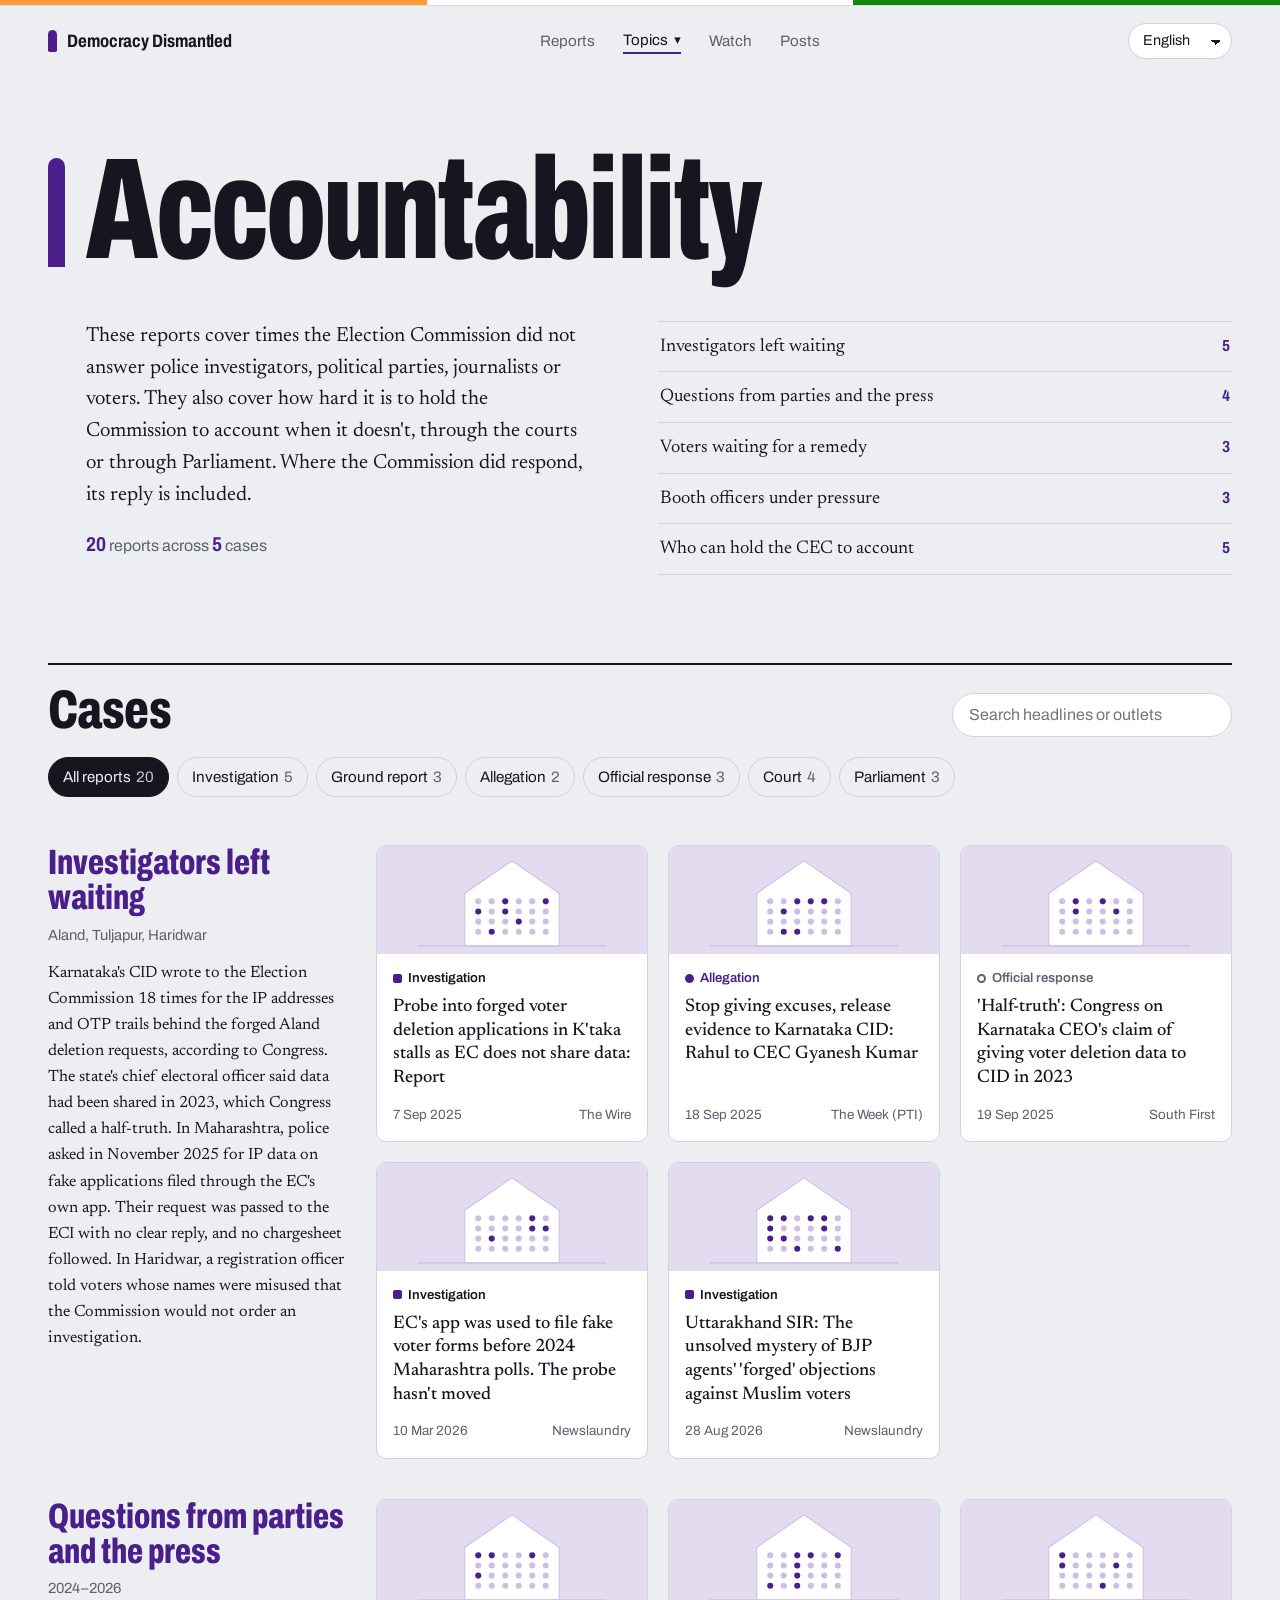
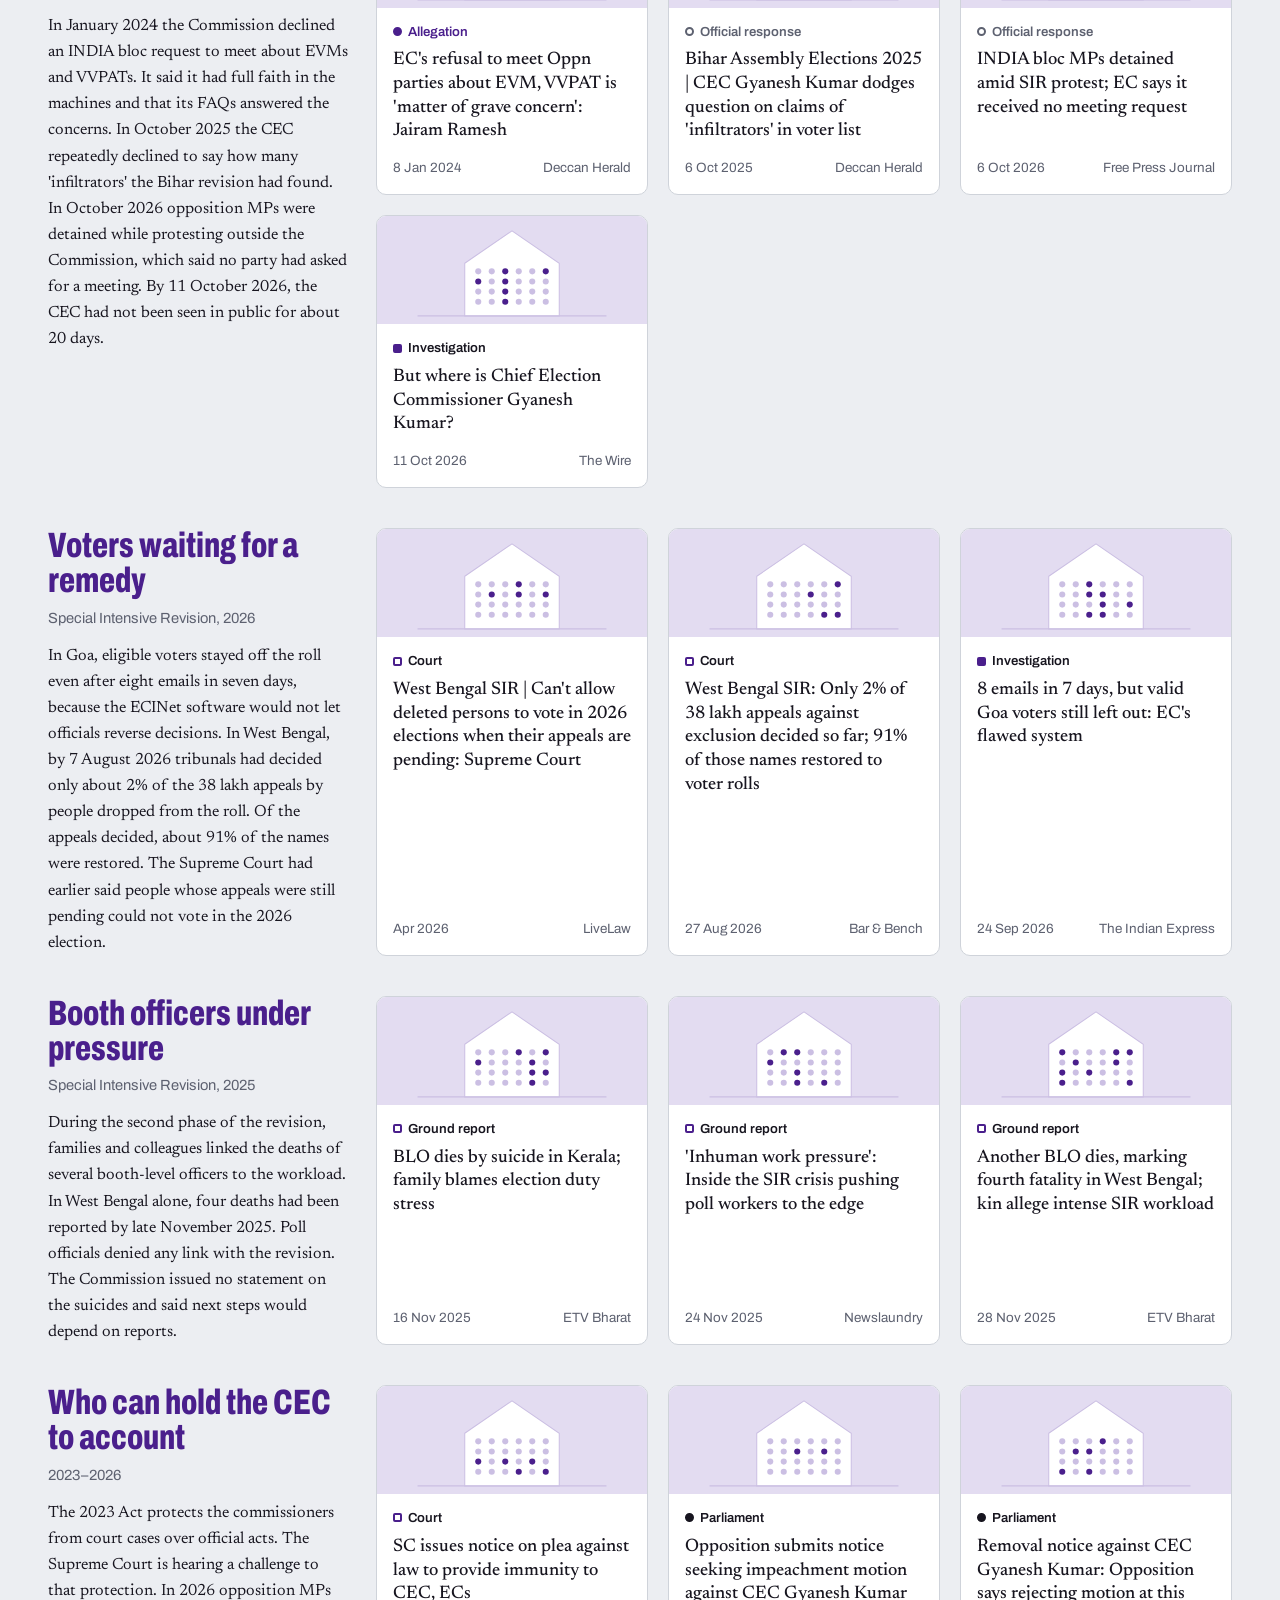
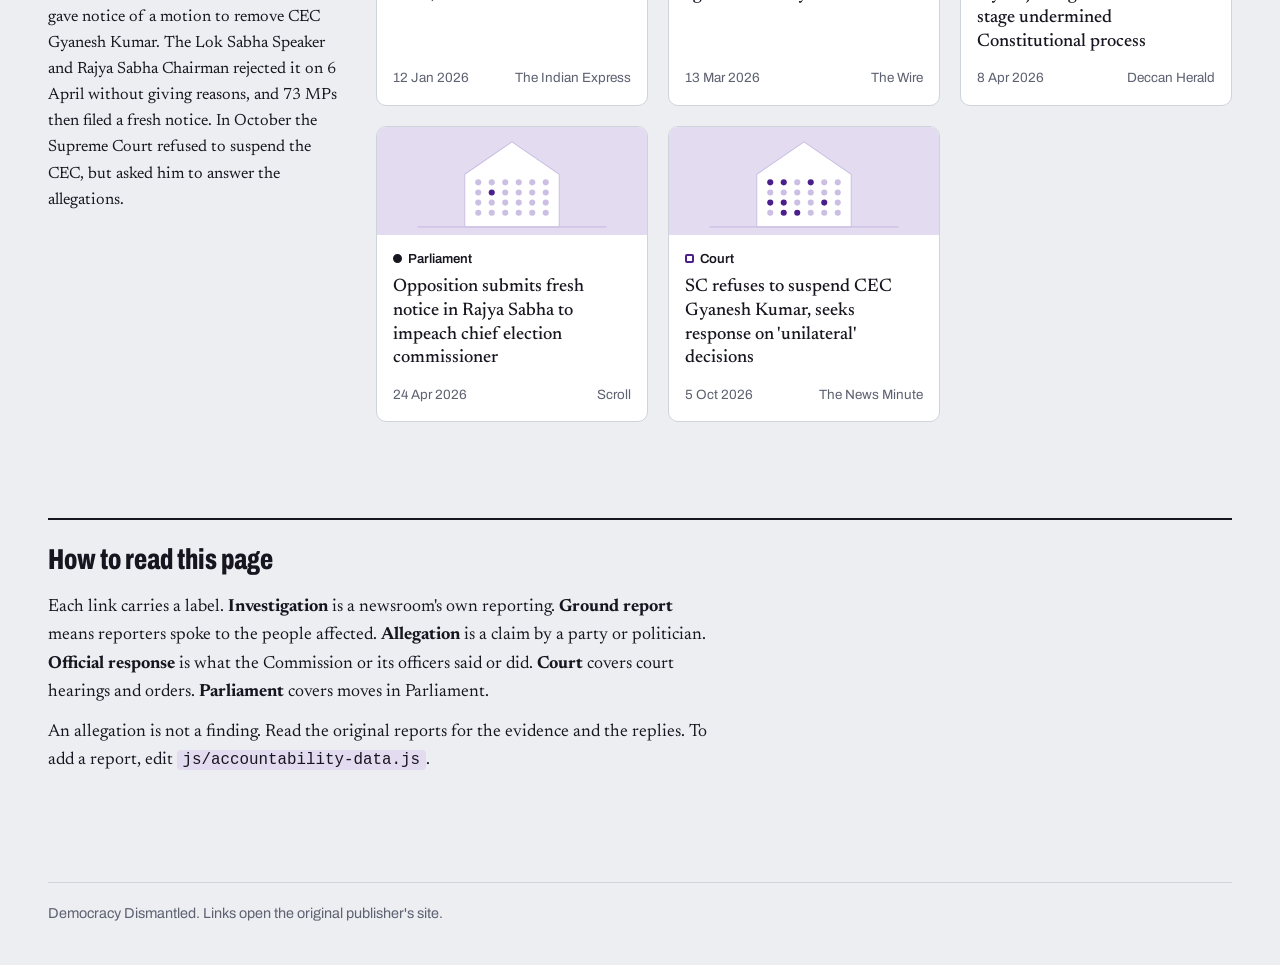
==== accountability.html @ 53c48320 "Add Democracy Dismantled static site Home page with topic cards, nine topic pages, Indian Express ar" ====
<!doctype html>
<html lang="en">
<head>
  <meta charset="utf-8">
  <meta name="viewport" content="width=device-width, initial-scale=1">
  <title>Accountability | Democracy Dismantled</title>
  <meta name="description" content="News reports on the Election Commission of India not answering investigators, parties, journalists and voters, and on the limits of holding it to account.">
  <link rel="preconnect" href="https://fonts.googleapis.com">
  <link rel="preconnect" href="https://fonts.gstatic.com" crossorigin>
  <link href="https://fonts.googleapis.com/css2?family=Archivo:wdth,wght@62..125,400..800&family=Newsreader:opsz,wght@6..72,400;6..72,500&display=swap" rel="stylesheet">
  <link rel="stylesheet" href="css/styles.css">
</head>
<body data-content-lang="en">
  <a class="skip" href="#cases">Skip to cases</a>

  <header class="masthead">
    <a class="wordmark" href="index.html" aria-label="Democracy Dismantled, home">
      <span class="ink" aria-hidden="true"></span>Democracy Dismantled
    </a>
    <nav aria-label="Sections">
      <a href="reports.html#reports" data-i18n="nav.reports">Reports</a>
      <details class="topics">
        <summary data-i18n="nav.topics">Topics</summary>
        <ul></ul>
      </details>
      <a href="reports.html#watch" data-i18n="nav.watch">Watch</a>
      <a href="reports.html#posts" data-i18n="nav.posts">Posts</a>
    </nav>
  </header>

  <main id="top">
    <section class="hero hero-sub" aria-labelledby="hero-title">
      <h1 id="hero-title">Accountability</h1>
      <div class="hero-text">
        <p class="hero-dek">These reports cover times the Election Commission did not answer police investigators, political parties, journalists or voters. They also cover how hard it is to hold the Commission to account when it doesn't, through the courts or through Parliament. Where the Commission did respond, its reply is included.</p>
        <p class="hero-count"><strong id="count-links">0</strong> reports across <strong id="count-cases">0</strong> cases</p>
      </div>
      <nav class="case-index" aria-label="Cases">
        <ol id="case-index"></ol>
      </nav>
    </section>

    <section class="reports" id="cases" aria-label="Cases">
      <div class="section-head">
        <h2>Cases</h2>
        <div class="tools">
          <label class="search">
            <span class="visually-hidden">Search headlines and outlets</span>
            <input id="q" type="search" placeholder="Search headlines or outlets" autocomplete="off">
          </label>
        </div>
      </div>
      <div class="filters" id="filters" role="group" aria-label="Filter by type of report"></div>
      <div id="feed" aria-live="polite"></div>
      <p class="empty" id="empty" hidden>No reports match. Clear the search box or pick another type.</p>
    </section>

    <section class="about" aria-labelledby="about-title">
      <h2 id="about-title">How to read this page</h2>
      <p>Each link carries a label. <b>Investigation</b> is a newsroom's own reporting. <b>Ground report</b> means reporters spoke to the people affected. <b>Allegation</b> is a claim by a party or politician. <b>Official response</b> is what the Commission or its officers said or did. <b>Court</b> covers court hearings and orders. <b>Parliament</b> covers moves in Parliament.</p>
      <p>An allegation is not a finding. Read the original reports for the evidence and the replies. To add a report, edit <code>js/accountability-data.js</code>.</p>
    </section>
  </main>

  <footer class="footer">
    <p>Democracy Dismantled. Links open the original publisher's site.</p>
  </footer>

  <script src="js/accountability-data.js"></script>
  <script src="js/cases.js"></script>
  <script src="js/topics-data.js"></script>
  <script src="js/i18n-strings.js"></script>
  <script src="js/i18n.js"></script>
  <script src="js/menu.js"></script>
</body>
</html>
---- css/styles.css ----
/* Democracy Dismantled
   Palette: cool ballot-paper grey, ink black, and the violet of indelible voting ink. */
:root {
  --paper: #eceef2;
  --surface: #ffffff;
  --ink: #17151f;
  --muted: #5d6170;
  --rule: #cfd3da;
  --violet: #4a1f8c;
  --violet-soft: #e3dcf1;
  --violet-faint: #cbbfe3;
  --focus: #4a1f8c;

  --script: "Noto Sans";
  --sans: "Archivo", var(--script), system-ui, -apple-system, "Segoe UI", sans-serif;
  --serif: "Newsreader", var(--script), Georgia, "Times New Roman", serif;

  --gutter: clamp(16px, 4vw, 48px);
  --max: 1280px;
  color-scheme: light;
}
@media (prefers-color-scheme: dark) {
  :root:not([data-theme="light"]) {
    --paper: #14121a;
    --surface: #1d1a25;
    --ink: #ebe9f1;
    --muted: #a19eac;
    --rule: #34303f;
    --violet: #b89ef2;
    --violet-soft: #2a2240;
    --violet-faint: #4a3d6e;
    --focus: #c9b5ff;
    color-scheme: dark;
  }
}
:root[data-theme="dark"] {
  --paper: #14121a; --surface: #1d1a25; --ink: #ebe9f1; --muted: #a19eac; --rule: #34303f;
  --violet: #b89ef2; --violet-soft: #2a2240; --violet-faint: #4a3d6e; --focus: #c9b5ff;
  color-scheme: dark;
}

*, *::before, *::after { box-sizing: border-box; }
html { scroll-behavior: smooth; -webkit-text-size-adjust: 100%; }
@media (prefers-reduced-motion: reduce) { html { scroll-behavior: auto; } *, *::before, *::after { animation: none !important; transition: none !important; } }

body {
  margin: 0;
  background: var(--paper);
  color: var(--ink);
  font-family: var(--sans);
  font-size: 1rem;
  line-height: 1.5;
  overflow-x: hidden;
}
a { color: inherit; }
code { font-size: .9em; background: var(--violet-soft); padding: .05em .35em; border-radius: 4px; }
:focus-visible { outline: 3px solid var(--focus); outline-offset: 3px; border-radius: 4px; }

.visually-hidden { position: absolute; width: 1px; height: 1px; overflow: hidden; clip: rect(0 0 0 0); white-space: nowrap; }
.skip { position: absolute; inset-inline-start: 8px; top: 8px; background: var(--surface); color: var(--ink); padding: 8px 12px; z-index: 40; transform: translateY(-300%); }
.skip:focus { transform: none; }

/* ---------- masthead ---------- */
.masthead {
  max-width: var(--max); margin: 0 auto; padding: 18px var(--gutter);
  display: flex; align-items: center; justify-content: space-between; gap: 16px; flex-wrap: wrap;
}
.wordmark {
  display: inline-flex; align-items: center; gap: 10px;
  font-weight: 700; font-stretch: 80%; font-size: 1.125rem; text-decoration: none; letter-spacing: -.005em;
}
.ink { width: 9px; height: 22px; border-radius: 5px 5px 2px 2px; background: var(--violet); }
.masthead nav { display: flex; gap: clamp(12px, 3vw, 28px); }
.masthead nav a { text-decoration: none; color: var(--muted); font-size: .95rem; }
.masthead nav a:hover { color: var(--ink); text-decoration: underline; text-underline-offset: 4px; }

/* ---------- hero ---------- */
.hero {
  max-width: var(--max); margin: 0 auto;
  padding: clamp(24px, 6vw, 72px) var(--gutter) clamp(40px, 7vw, 88px);
  display: grid; grid-template-columns: minmax(0, 1fr) minmax(0, 1.05fr); column-gap: clamp(28px, 5vw, 72px); row-gap: clamp(28px, 4vw, 48px); align-items: start;
}
.hero h1 {
  grid-column: 1 / -1;
  margin: 0;
  font-weight: 800; font-stretch: 62%;
  font-size: clamp(2.75rem, 11.4vw, 10.5rem);
  line-height: .86; letter-spacing: -.02em; overflow-wrap: break-word;
  position: relative; padding-left: clamp(22px, 3vw, 40px);
}
/* the indelible ink mark: a single violet stroke down the headline */
.hero h1::before {
  content: ""; position: absolute; left: 0; top: .06em; bottom: .04em;
  width: clamp(10px, 1.3vw, 18px); border-radius: 999px 999px 4px 4px;
  background: var(--violet);
  transform-origin: top; animation: ink 900ms cubic-bezier(.2,.7,.1,1) both 150ms;
}
@keyframes ink { from { transform: scaleY(0); } to { transform: scaleY(1); } }
.hero-dek {
  font-family: var(--serif); font-size: clamp(1.125rem, 1.6vw, 1.3rem); line-height: 1.55;
  max-width: 34em; margin: 0; padding-left: clamp(22px, 3vw, 40px); color: var(--ink);
}
.hero-count { margin: 18px 0 0; padding-left: clamp(22px, 3vw, 40px); color: var(--muted); }
.hero-count strong { color: var(--violet); font-size: 1.25rem; font-stretch: 80%; }

.lead a { display: block; text-decoration: none; background: var(--surface); border-radius: 14px; overflow: hidden; border: 1px solid var(--rule); }
.lead a:hover h2 { text-decoration: underline; text-decoration-thickness: 2px; text-underline-offset: 5px; }
.lead-art { aspect-ratio: 5 / 2; background: var(--violet-soft); }
.lead-art svg, .lead-art img { width: 100%; height: 100%; display: block; object-fit: cover; }
.lead-label { margin: 20px 24px 0; color: var(--muted); font-size: .9rem; }
.lead h2 {
  margin: 8px 24px 0; font-family: var(--serif); font-weight: 500;
  font-size: clamp(1.4rem, 2.3vw, 1.9rem); line-height: 1.18; letter-spacing: -.01em;
}
.lead-sum { margin: 14px 24px 0; font-family: var(--serif); color: var(--muted); line-height: 1.6; }
.lead-cta { display: inline-block; margin: 18px 24px 24px; font-weight: 600; color: var(--violet); border-bottom: 2px solid currentColor; padding-bottom: 2px; }

/* ---------- section scaffolding ---------- */
.reports, .media, .about { max-width: var(--max); margin: 0 auto; padding: 0 var(--gutter) clamp(56px, 8vw, 96px); }
.section-head {
  display: flex; align-items: end; justify-content: space-between; gap: 16px 24px; flex-wrap: wrap;
  border-top: 2px solid var(--ink); padding-top: 18px; margin-bottom: 20px;
}
.section-head h2 { margin: 0; font-weight: 800; font-stretch: 70%; font-size: clamp(2.2rem, 4.5vw, 3.4rem); line-height: 1; letter-spacing: -.01em; }
.section-note { margin: 0; color: var(--muted); max-width: 46ch; }

.tools { display: flex; gap: 10px; flex-wrap: wrap; }
.tools input, .tools select {
  font: inherit; color: var(--ink); background: var(--surface);
  border: 1px solid var(--rule); border-radius: 999px; padding: 9px 16px; min-height: 42px;
}
.tools input { width: min(280px, 70vw); }
.tools input:focus-visible, .tools select:focus-visible { outline-offset: 1px; }

.filters { display: flex; flex-wrap: wrap; gap: 8px; margin-bottom: 8px; }
.filters button {
  font: inherit; font-size: .95rem; cursor: pointer; color: var(--ink);
  background: transparent; border: 1px solid var(--rule); border-radius: 999px; padding: 7px 14px; min-height: 40px;
}
.filters button:hover { border-color: var(--ink); }
.filters button[aria-pressed="true"] { background: var(--ink); color: var(--paper); border-color: var(--ink); }
.filters .n { color: var(--muted); margin-left: 2px; font-variant-numeric: tabular-nums; }
.filters button[aria-pressed="true"] .n { color: var(--violet-faint); }

/* ---------- year groups ---------- */
.year { display: grid; grid-template-columns: 140px minmax(0, 1fr); gap: 24px; padding-top: 32px; }
.year-mark {
  margin: 0; position: sticky; top: 16px; align-self: start;
  font-weight: 800; font-stretch: 62%; font-size: 3.4rem; line-height: .9; color: var(--violet); font-variant-numeric: tabular-nums;
}
.year-n { display: block; font-family: var(--sans); font-stretch: 100%; font-weight: 400; font-size: .85rem; color: var(--muted); margin-top: 6px; }

.grid { list-style: none; margin: 0; padding: 0; display: grid; grid-template-columns: repeat(auto-fill, minmax(260px, 1fr)); gap: 20px; }
.card a {
  display: flex; flex-direction: column; height: 100%; text-decoration: none;
  background: var(--surface); border-radius: 10px; overflow: hidden; border: 1px solid var(--rule);
}
.card a:hover { border-color: var(--ink); }
.card a:hover h3 { text-decoration: underline; text-underline-offset: 4px; }
.card-art { aspect-ratio: 5 / 2; background: var(--violet-soft); }
.card-art svg, .card-art img { width: 100%; height: 100%; display: block; object-fit: cover; }
.card-body { display: flex; flex-direction: column; flex: 1; padding: 14px 16px 16px; }
.card-meta { margin: 0 0 8px; display: flex; gap: 8px; flex-wrap: wrap; font-size: .82rem; }
.tag { color: var(--violet); font-weight: 600; }
.kind { color: var(--muted); border: 1px solid var(--rule); border-radius: 4px; padding: 0 6px; }
.card h3 { margin: 0; font-family: var(--serif); font-weight: 500; font-size: 1.14rem; line-height: 1.3; }
.card-foot { margin: auto 0 0; padding-top: 14px; display: flex; justify-content: space-between; gap: 8px; color: var(--muted); font-size: .84rem; }

/* illustration strokes */
.a-line { fill: var(--violet-faint); }
.a-faint { fill: var(--violet-faint); opacity: .55; }
.a-ink { fill: var(--violet); }
.a-strike { stroke: var(--violet); stroke-width: 3; stroke-linecap: round; }
.a-rule { stroke: var(--violet-faint); stroke-width: 2; }
.a-card { fill: var(--surface); stroke: var(--violet-faint); stroke-width: 1.5; }
.a-card-ink { fill: var(--violet); }
.a-paper { fill: var(--violet-soft); }
.a-paper-o { fill: none; stroke: var(--violet-faint); stroke-width: 2; }
.a-ring { fill: none; stroke: var(--violet); stroke-width: 4; }
.a-ring-thin { fill: none; stroke: var(--violet-faint); stroke-width: 1.5; }
.a-tick { stroke: var(--violet); stroke-width: 2; }

.empty { color: var(--muted); padding: 24px 0; }

/* ---------- media ---------- */
.video-grid { display: grid; grid-template-columns: repeat(auto-fill, minmax(min(100%, 460px), 1fr)); gap: 20px; }
.video { margin: 0; }
.frame { position: relative; aspect-ratio: 16 / 9; background: var(--ink); border-radius: 10px; overflow: hidden; }
.frame iframe { position: absolute; inset: 0; width: 100%; height: 100%; border: 0; }
.video figcaption { margin-top: 10px; font-family: var(--serif); font-size: 1.05rem; }

.post-grid { display: grid; grid-template-columns: repeat(auto-fill, minmax(min(100%, 380px), 1fr)); gap: 20px; align-items: start; }
.post { background: var(--surface); border: 1px solid var(--rule); border-radius: 10px; padding: 8px; min-height: 120px; }
.post > a, .post blockquote > a { display: block; padding: 16px; color: var(--violet); }

/* ---------- about / footer ---------- */
.about h2 { border-top: 2px solid var(--ink); padding-top: 18px; margin: 0 0 12px; font-weight: 800; font-stretch: 70%; font-size: 1.8rem; }
.about p { font-family: var(--serif); font-size: 1.1rem; line-height: 1.6; max-width: 38em; margin: 0 0 12px; }
.footer { max-width: var(--max); margin: 0 auto; padding: 0 var(--gutter) 40px; color: var(--muted); font-size: .9rem; }
.footer p { margin: 0; border-top: 1px solid var(--rule); padding-top: 20px; }

/* ---------- responsive ---------- */
@media (max-width: 900px) {
  .hero { grid-template-columns: 1fr; align-items: start; }
  .year { grid-template-columns: 1fr; gap: 12px; }
  .year-mark { position: static; display: flex; align-items: baseline; gap: 12px; font-size: 2.6rem; }
  .year-n { margin-top: 0; }
}
@media (max-width: 520px) {
  .masthead nav a[href="#about"] { display: none; }
  .tools, .tools label, .tools input, .tools select { width: 100%; }
  .grid { grid-template-columns: 1fr; }
}

/* ---------- bogus voters page ---------- */
.masthead nav a[aria-current="page"] { color: var(--ink); text-decoration: underline; text-decoration-thickness: 2px; text-underline-offset: 6px; text-decoration-color: var(--violet); }
.hero-sub h1 { font-size: clamp(2.75rem, 12vw, 9rem); }
.hero-sub .hero-text { align-self: start; }

.case-index ol { list-style: none; margin: 0; padding: 0; border-top: 1px solid var(--rule); }
.case-index li { border-bottom: 1px solid var(--rule); }
.case-index a { display: flex; justify-content: space-between; align-items: baseline; gap: 12px; padding: 11px 2px; text-decoration: none; }
.case-index a:hover .ci-place { text-decoration: underline; text-underline-offset: 4px; }
.ci-place { font-family: var(--serif); font-size: 1.15rem; }
.ci-n { color: var(--violet); font-weight: 700; font-stretch: 80%; font-variant-numeric: tabular-nums; }

.case { display: grid; grid-template-columns: minmax(0, 300px) minmax(0, 1fr); gap: 28px; padding-top: 40px; scroll-margin-top: 16px; }
.case-head { position: sticky; top: 16px; align-self: start; }
.case-place { margin: 0; font-weight: 800; font-stretch: 70%; font-size: 2.2rem; line-height: 1; color: var(--violet); }
.case-election { margin: 8px 0 0; color: var(--muted); font-size: .92rem; }
.case-sum { margin: 14px 0 0; font-family: var(--serif); font-size: 1.02rem; line-height: 1.6; }

.type { display: inline-flex; align-items: center; gap: 6px; font-weight: 600; color: var(--ink); }
.type::before { content: ""; width: 9px; height: 9px; border-radius: 50%; border: 2px solid var(--violet); }
.type-allegation { color: var(--violet); }
.type-allegation::before { background: var(--violet); }
.type-investigation::before { background: var(--violet); border-radius: 2px; }
.type-ground::before { border-radius: 2px; }
.type-official { color: var(--muted); }
.type-official::before { border-color: var(--muted); }
.type-factcheck { color: var(--muted); }
.type-factcheck::before { border-color: var(--muted); background: var(--muted); border-radius: 2px; transform: rotate(45deg); width: 7px; height: 7px; }

@media (max-width: 900px) {
  .case { grid-template-columns: 1fr; gap: 16px; }
  .case-head { position: static; }
}
.type-police::before { background: var(--ink); border-color: var(--ink); border-radius: 2px; }
/* six menu items: let the menu wrap neatly on small screens */
@media (max-width: 600px) { .masthead nav { flex-wrap: wrap; row-gap: 6px; column-gap: 14px; } }
.type-opinion { color: var(--muted); font-style: italic; }
.type-opinion::before { border-color: var(--muted); }
.type-court::before { border-radius: 2px; }
.card-foot time { white-space: nowrap; } .card-foot .src { text-align: right; }
.type-rti::before { background: var(--violet); border-radius: 50%; }
.type-ruling { color: var(--violet); }
.type-ruling::before { background: var(--violet); }
.type-opposition::before { border-color: var(--ink); }
.type-editorial { color: var(--muted); font-style: italic; }
.type-editorial::before { border-color: var(--muted); }
.type-parliament::before { background: var(--ink); border-color: var(--ink); }

/* ---------- Topics dropdown ---------- */
.masthead nav { align-items: center; }
.topics { position: relative; }
.topics summary {
  list-style: none; cursor: pointer; color: var(--muted); font-size: .95rem;
  display: inline-flex; align-items: center; gap: 6px;
}
.topics summary::-webkit-details-marker { display: none; }
.topics summary::after { content: "\25BE"; display: inline-block; font-size: .85em; line-height: 1; transition: transform .15s; }
.topics[open] summary::after { transform: rotate(180deg); }
.topics summary:hover, .topics[open] summary { color: var(--ink); }
.topics summary.is-current { color: var(--ink); text-decoration: underline; text-decoration-thickness: 2px; text-underline-offset: 6px; text-decoration-color: var(--violet); }
.topics ul {
  position: absolute; right: 0; top: calc(100% + 10px); z-index: 30;
  list-style: none; margin: 0; padding: 6px; min-width: 220px;
  background: var(--surface); border: 1px solid var(--rule); border-radius: 10px;
  box-shadow: 0 12px 28px -12px rgba(23, 21, 31, .35);
}
.topics li a { display: block; padding: 9px 12px; border-radius: 6px; text-decoration: none; color: var(--ink); font-size: .95rem; }
.topics li a:hover { background: var(--violet-soft); }
.topics li a[aria-current="page"] { color: var(--violet); font-weight: 600; }
@media (max-width: 600px) { .topics ul { right: auto; left: 0; } }
.type-report::before { border-color: var(--ink); }
.topics summary.is-current { text-decoration: none; padding-bottom: 3px; box-shadow: inset 0 -2px 0 var(--violet); }
.type-delay::before { border-color: var(--violet); }
.type-refused { color: var(--violet); }
.type-refused::before { background: var(--violet); }
.type-verdict::before { background: var(--ink); border-color: var(--ink); border-radius: 2px; }
.type-acted { color: var(--muted); }
.type-acted::before { border-color: var(--muted); background: var(--muted); }
.type-analysis { color: var(--muted); font-style: italic; }
.type-analysis::before { border-color: var(--muted); }


/* ================= Languages ================= */
:root[data-ui-lang="hi"], :root[data-ui-lang="mr"] { --script: "Noto Sans Devanagari"; }
:root[data-ui-lang="bn"] { --script: "Noto Sans Bengali"; }
:root[data-ui-lang="ta"] { --script: "Noto Sans Tamil"; }
:root[data-ui-lang="te"] { --script: "Noto Sans Telugu"; }
:root[data-ui-lang="gu"] { --script: "Noto Sans Gujarati"; }
:root[data-ui-lang="kn"] { --script: "Noto Sans Kannada"; }
:root[data-ui-lang="ml"] { --script: "Noto Sans Malayalam"; }
:root[data-ui-lang="pa"] { --script: "Noto Sans Gurmukhi"; }
:root[data-ui-lang="or"] { --script: "Noto Sans Oriya"; }
:root[data-ui-lang="ur"] { --script: "Noto Nastaliq Urdu"; }
/* Indic scripts need more room above and below the line than Latin. */
:root:not([data-ui-lang="en"]) .topic-title, :root:not([data-ui-lang="en"]) .home-tagline { line-height: 1.45; }
:root[data-ui-lang="ur"] .topic-text, :root[data-ui-lang="ur"] .home-tagline { line-height: 2; }

.masthead { flex-wrap: wrap; }
.lang-picker select {
  font: inherit; font-size: .9rem; color: var(--ink); background: var(--surface);
  border: 1px solid var(--rule); border-radius: 999px; padding: 6px 30px 6px 14px; min-height: 36px; cursor: pointer;
  appearance: none; -webkit-appearance: none;
  background-image: linear-gradient(45deg, transparent 50%, currentColor 50%), linear-gradient(135deg, currentColor 50%, transparent 50%);
  background-position: calc(100% - 15px) 55%, calc(100% - 10px) 55%; background-size: 5px 5px; background-repeat: no-repeat;
}
[dir="rtl"] .lang-picker select { padding: 6px 14px 6px 30px; background-position: 15px 55%, 20px 55%; }

.lang-notice {
  width: min(calc(100% - 2 * var(--gutter)), calc(var(--max) - 2 * var(--gutter)));
  margin: 0 auto 8px; padding: 10px 14px; border-radius: 10px; background: var(--violet-soft);
  display: flex; flex-wrap: wrap; gap: 4px 12px; align-items: baseline; font-size: .95rem;
}
.lang-notice[hidden] { display: none; }
.lang-notice span:first-child { font-weight: 600; }
.lang-notice a { color: var(--violet); font-weight: 600; }
.lang-notice .muted { color: var(--muted); }

/* A thin tricolour strip at the very top of every page */
body::before {
  content: ""; display: block; height: 5px;
  background: linear-gradient(90deg, #FF9933 0 33.33%, #FFFFFF 33.33% 66.66%, #138808 66.66% 100%);
  box-shadow: 0 1px 0 rgba(0,0,0,.08);
}

/* ================= Home page ================= */
.home {
  --ink: #0b1446; --muted: #3c3a52; --surface: #ffffff; --rule: rgba(11,20,70,.25);
  --violet: #0b1446; --violet-soft: #e7e9f4; --focus: #0b1446;
  color-scheme: light; background: #ffffff; color: var(--ink);
}
.home::before { display: none; }
.band { width: 100%; }
.band-saffron { background: #FF9933; }
.band-white { background: #ffffff; }
.band-green { background: #138808; color: #ffffff; }
.home .masthead nav a, .home .topics summary { color: #0b1446; opacity: .85; }
.home .masthead nav a:hover, .home .topics summary:hover { opacity: 1; }
.home .ink { background: #0b1446; }
.home .topics summary.is-current { box-shadow: none; }

.home-hero { max-width: var(--max); margin: 0 auto; padding: clamp(28px, 6vw, 72px) var(--gutter) clamp(40px, 7vw, 88px); }
.home-hero h1 {
  margin: 0; color: #0b1446; font-weight: 800; font-stretch: 62%;
  font-size: clamp(3rem, 12vw, 9.5rem); line-height: .86; letter-spacing: -.02em;
}
.home-tagline {
  max-width: 34em; margin: 22px 0 0; color: #0b1446;
  font-family: var(--serif); font-size: clamp(1.15rem, 1.9vw, 1.45rem); line-height: 1.5;
}

.home-inner { max-width: var(--max); margin: 0 auto; padding: clamp(36px, 6vw, 64px) var(--gutter); }
.home-h2 { margin: 0 0 22px; font-weight: 800; font-stretch: 70%; font-size: clamp(2rem, 4vw, 3rem); line-height: 1; color: #0b1446; }

.topic-grid { list-style: none; margin: 0; padding: 0; display: grid; grid-template-columns: repeat(auto-fill, minmax(min(100%, 280px), 1fr)); gap: 20px; }
.topic-card a {
  position: relative; display: flex; flex-direction: column; height: 100%;
  border-radius: 16px; overflow: hidden; text-decoration: none; color: #fff;
  background: var(--tint);
  box-shadow: 0 0 0 1px rgba(11,20,70,.12), 0 14px 30px -18px rgba(11,20,70,.55);
}
.topic-img {
  position: relative; display: block; aspect-ratio: 6 / 5;
  background-size: cover; background-position: center top; transition: transform .4s ease;
}
.topic-img::after {
  content: ""; position: absolute; left: 0; right: 0; bottom: -1px; height: 38%;
  background: linear-gradient(to bottom, rgba(0,0,0,0), var(--tint));
}
.topic-body { position: relative; z-index: 1; flex: 1; display: flex; flex-direction: column; gap: 8px; padding: 4px 22px 22px; }
.topic-title { font-weight: 800; font-stretch: 75%; font-size: 1.7rem; line-height: 1.08; }
.topic-text { font-family: var(--serif); font-size: 1.02rem; line-height: 1.5; color: rgba(255,255,255,.88); }
.topic-go {
  align-self: flex-start; margin-top: auto; padding-top: 10px; font-weight: 600; font-size: .95rem;
  border-bottom: 2px solid #FF9933; padding-bottom: 2px;
}
[dir="rtl"] .topic-go { align-self: flex-end; }
.topic-card a:hover .topic-img, .topic-card a:focus-visible .topic-img { transform: scale(1.03); }
.topic-card a:hover .topic-go { border-bottom-color: #fff; }
.topic-card a:focus-visible { outline: 3px solid #0b1446; outline-offset: 3px; }
@media (prefers-reduced-motion: reduce) { .topic-img { transition: none; } }

.home-footer p { margin: 0; max-width: 46em; font-size: 1rem; line-height: 1.6; }
.home .lang-picker select { background-color: #fff; border-color: rgba(11,20,70,.35); color: #0b1446; }
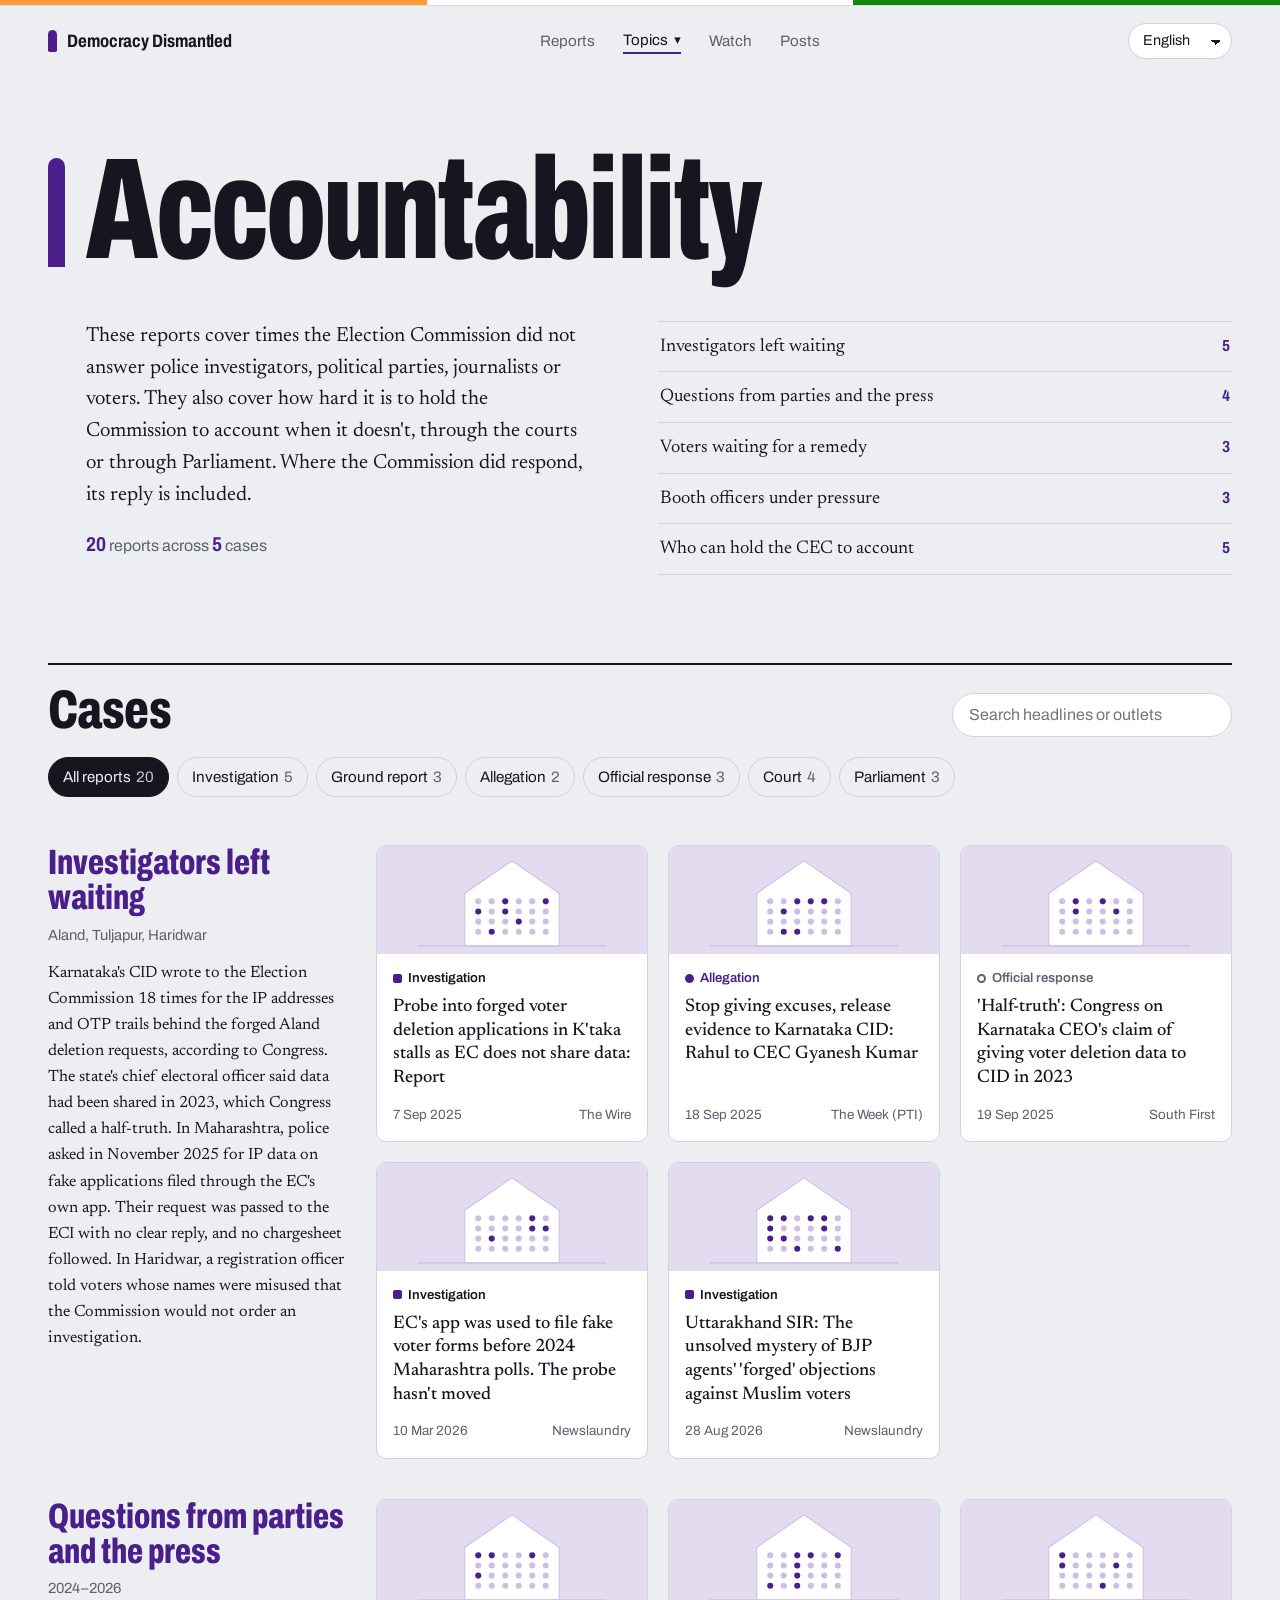
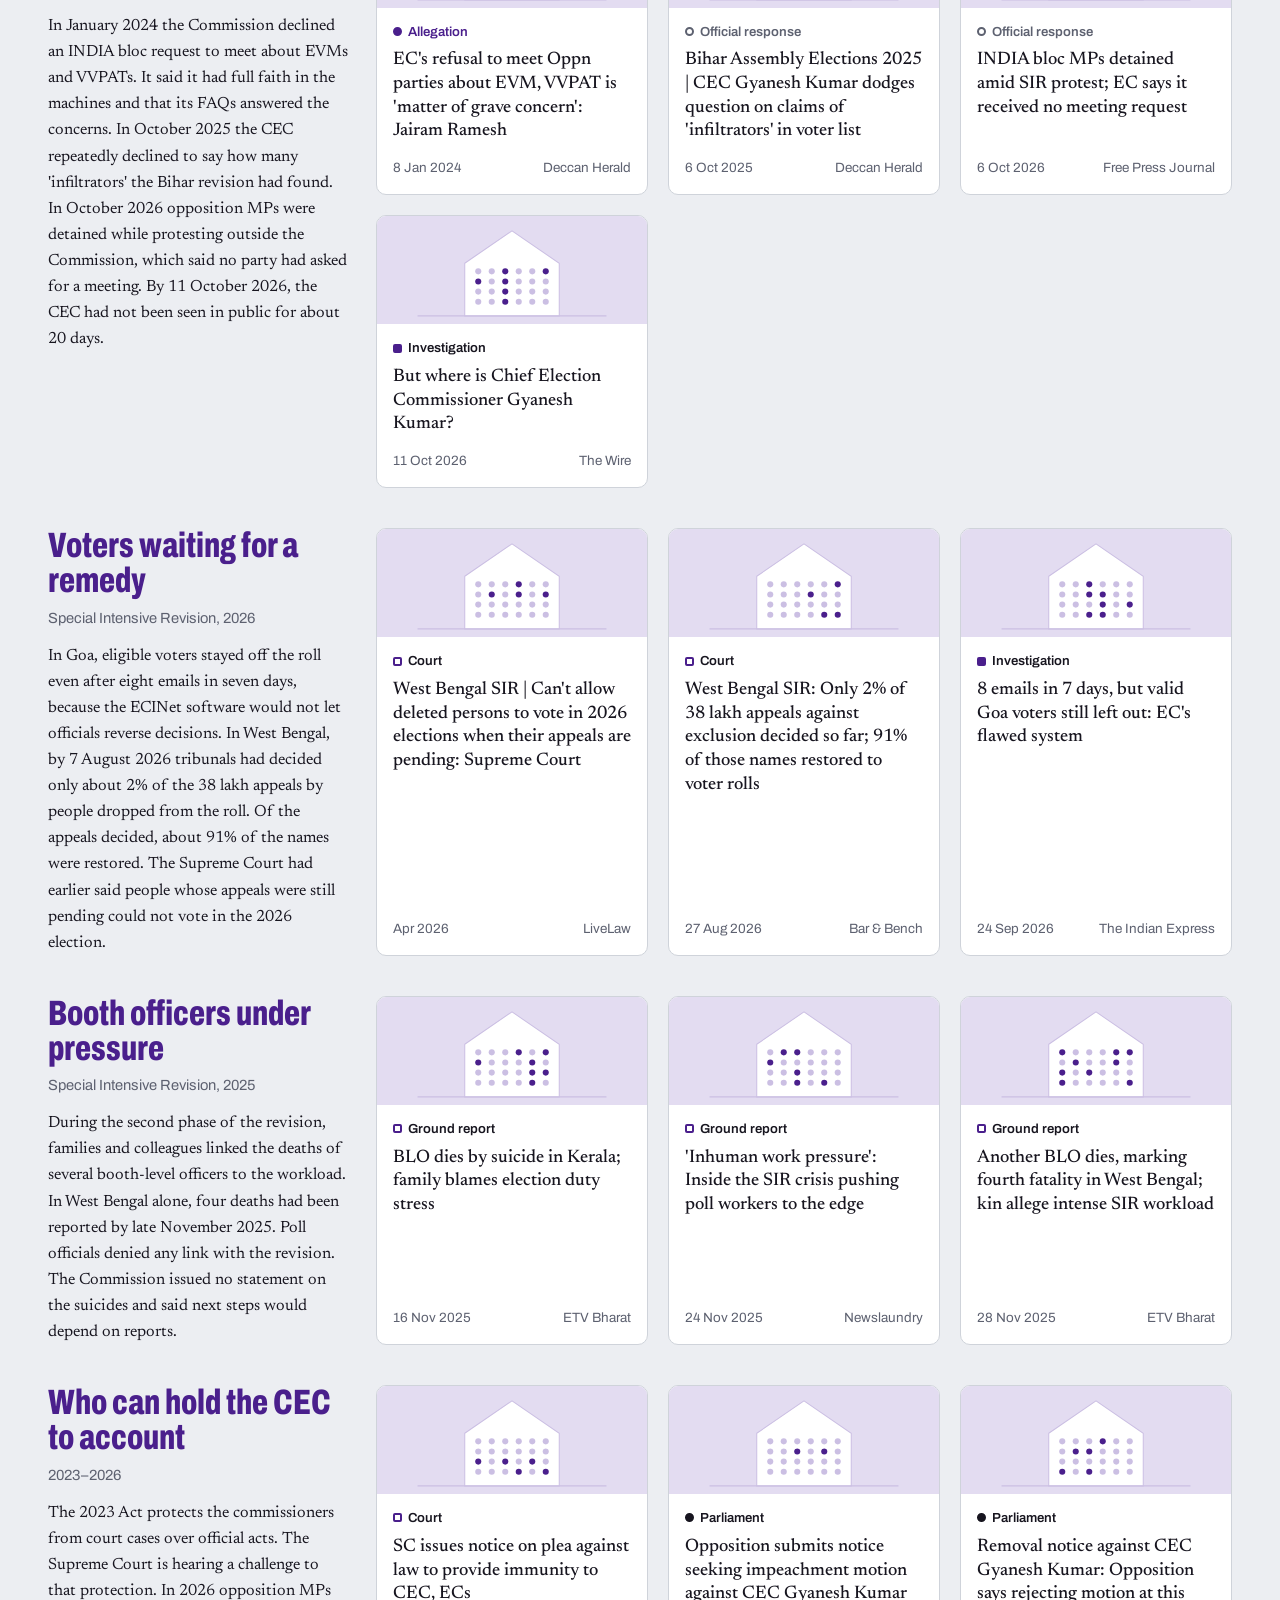
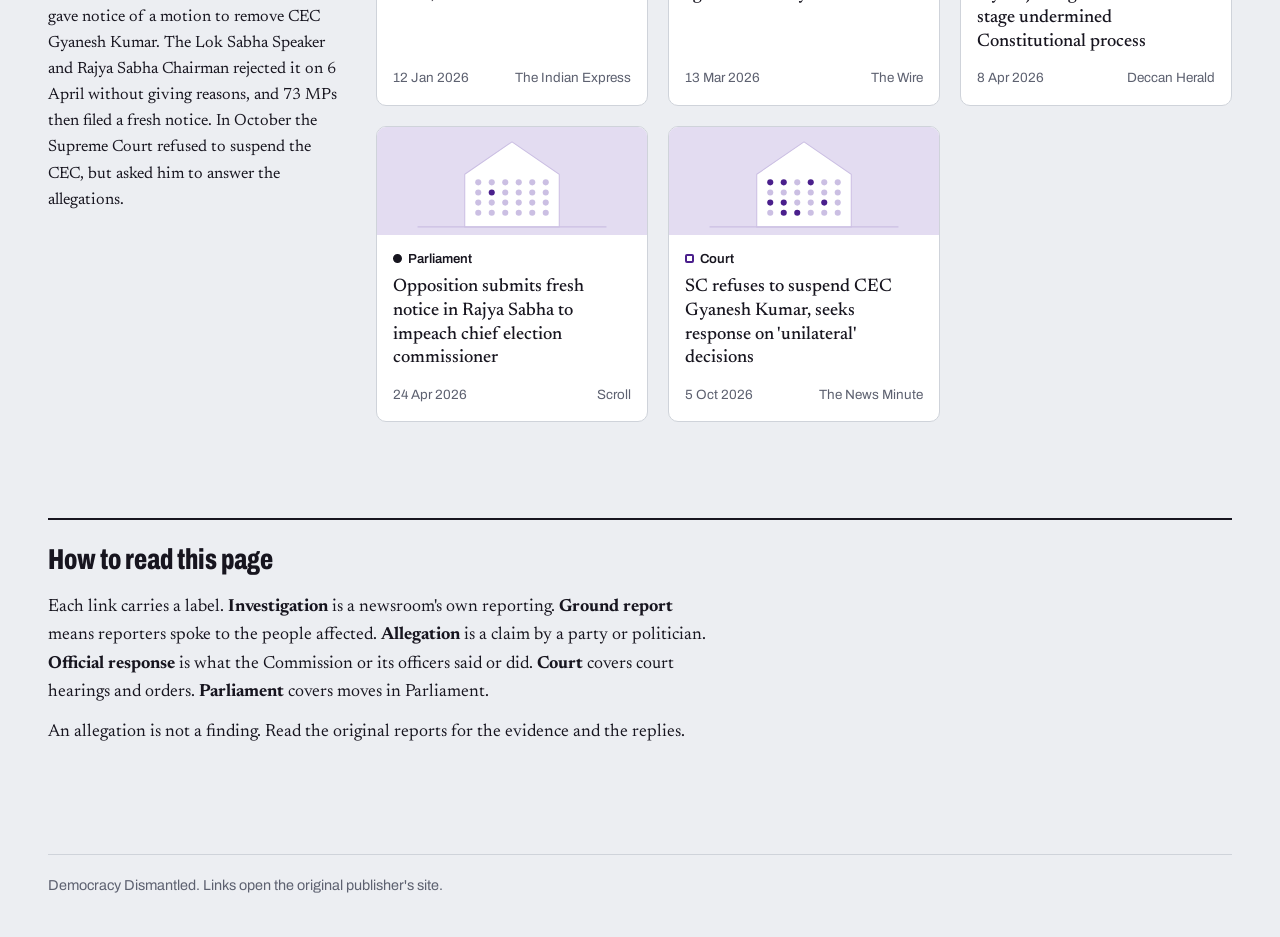
==== commit a1737bda: "Remove editing instructions from visitor-facing pages Co-Authored-By: Claude Opus 5.5 <noreply@anthr" ====
--- a/accountability.html
+++ b/accountability.html
@@ -58,7 +58,7 @@
     <section class="about" aria-labelledby="about-title">
       <h2 id="about-title">How to read this page</h2>
       <p>Each link carries a label. <b>Investigation</b> is a newsroom's own reporting. <b>Ground report</b> means reporters spoke to the people affected. <b>Allegation</b> is a claim by a party or politician. <b>Official response</b> is what the Commission or its officers said or did. <b>Court</b> covers court hearings and orders. <b>Parliament</b> covers moves in Parliament.</p>
-      <p>An allegation is not a finding. Read the original reports for the evidence and the replies. To add a report, edit <code>js/accountability-data.js</code>.</p>
+      <p>An allegation is not a finding. Read the original reports for the evidence and the replies.</p>
     </section>
   </main>
 
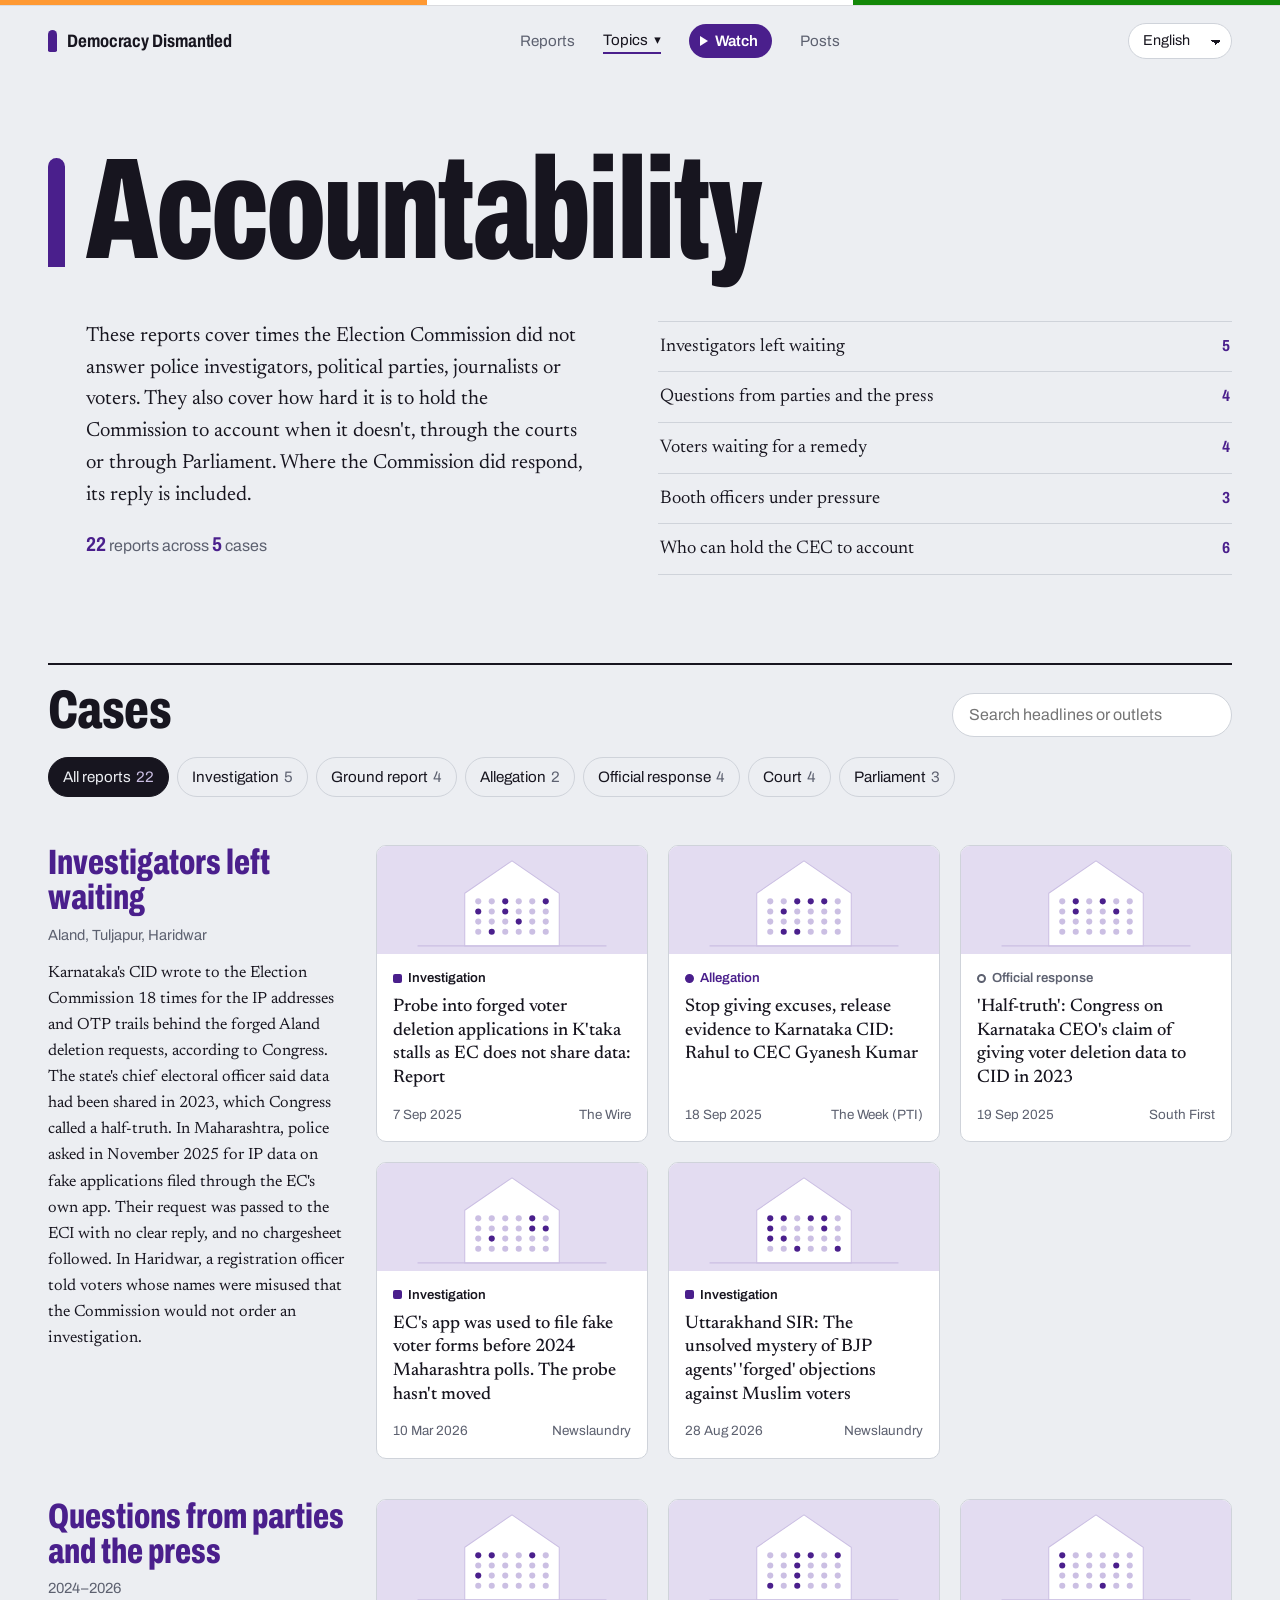
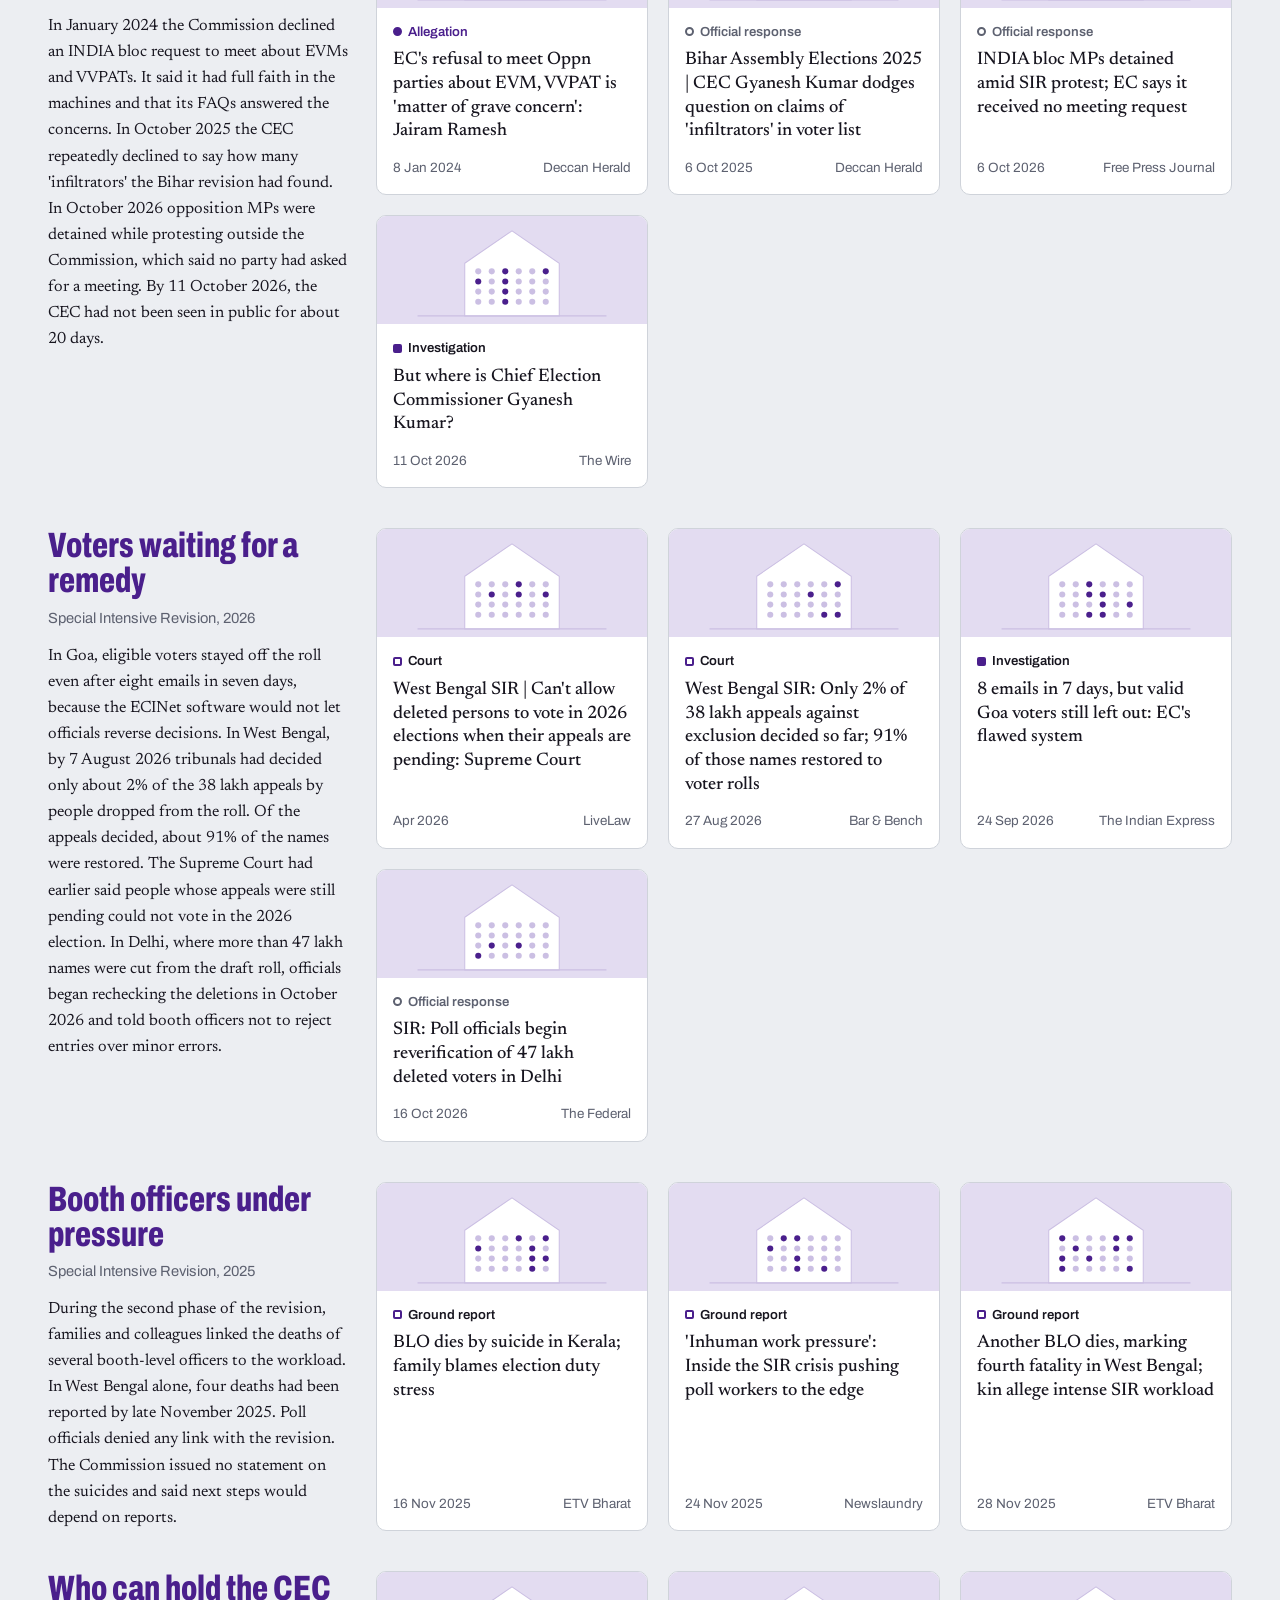
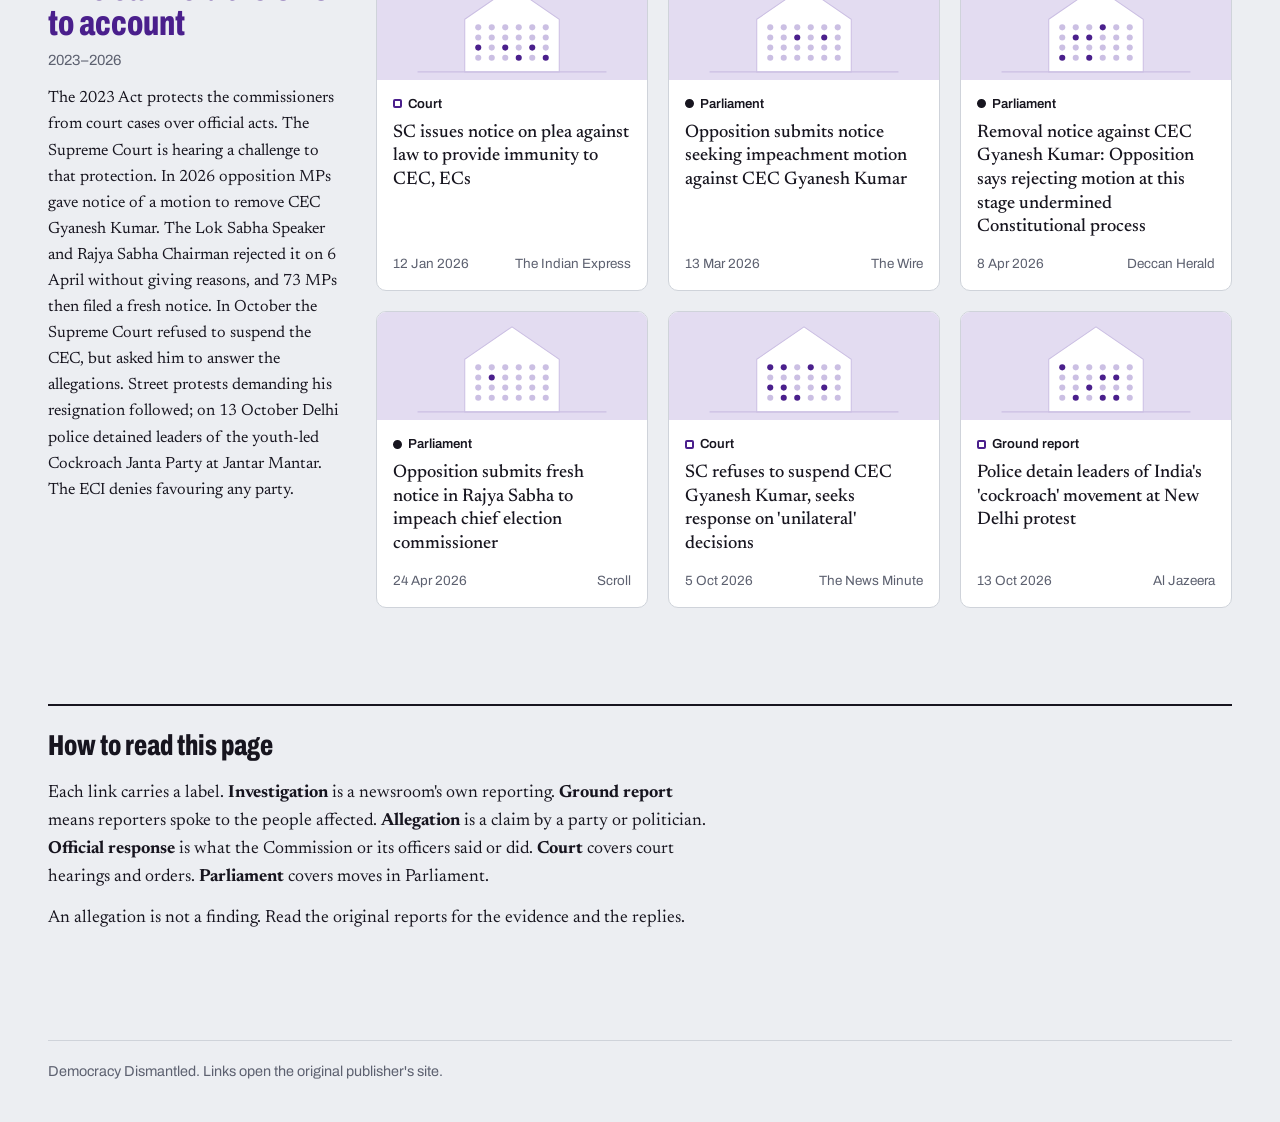
==== commit 6504f562: "Add Watch button with a video overlay on every page 24 YouTube videos (Indian Express, DeKoder and o" ====
--- a/accountability.html
+++ b/accountability.html
@@ -3,8 +3,23 @@
 <head>
   <meta charset="utf-8">
   <meta name="viewport" content="width=device-width, initial-scale=1">
-  <title>Accountability | Democracy Dismantled</title>
+  <title>Accountability | Democracy Dismantled?</title>
   <meta name="description" content="News reports on the Election Commission of India not answering investigators, parties, journalists and voters, and on the limits of holding it to account.">
+  <link rel="canonical" href="https://janmat.net/accountability">
+  <meta property="og:type" content="website">
+  <meta property="og:site_name" content="Democracy Dismantled?">
+  <meta property="og:locale" content="en_IN">
+  <meta property="og:title" content="Accountability | Democracy Dismantled?">
+  <meta property="og:description" content="News reports on the Election Commission of India not answering investigators, parties, journalists and voters, and on the limits of holding it to account.">
+  <meta property="og:url" content="https://janmat.net/accountability">
+  <meta property="og:image" content="https://janmat.net/images/og/accountability.png">
+  <meta property="og:image:width" content="1200">
+  <meta property="og:image:height" content="630">
+  <meta property="og:image:alt" content="Accountability | Democracy Dismantled?">
+  <meta name="twitter:card" content="summary_large_image">
+  <meta name="twitter:title" content="Accountability | Democracy Dismantled?">
+  <meta name="twitter:description" content="News reports on the Election Commission of India not answering investigators, parties, journalists and voters, and on the limits of holding it to account.">
+  <meta name="twitter:image" content="https://janmat.net/images/og/accountability.png">
   <link rel="preconnect" href="https://fonts.googleapis.com">
   <link rel="preconnect" href="https://fonts.gstatic.com" crossorigin>
   <link href="https://fonts.googleapis.com/css2?family=Archivo:wdth,wght@62..125,400..800&family=Newsreader:opsz,wght@6..72,400;6..72,500&display=swap" rel="stylesheet">
@@ -23,7 +38,7 @@
         <summary data-i18n="nav.topics">Topics</summary>
         <ul></ul>
       </details>
-      <a href="reports.html#watch" data-i18n="nav.watch">Watch</a>
+      <button type="button" class="nav-watch" data-i18n="nav.watch" aria-haspopup="dialog">Watch</button>
       <a href="reports.html#posts" data-i18n="nav.posts">Posts</a>
     </nav>
   </header>
@@ -72,5 +87,7 @@
   <script src="js/i18n-strings.js"></script>
   <script src="js/i18n.js"></script>
   <script src="js/menu.js"></script>
+  <script src="js/videos-data.js"></script>
+  <script src="js/watch.js"></script>
 </body>
 </html>
--- a/css/styles.css
+++ b/css/styles.css
@@ -292,6 +292,7 @@
 .type-acted::before { border-color: var(--muted); background: var(--muted); }
 .type-analysis { color: var(--muted); font-style: italic; }
 .type-analysis::before { border-color: var(--muted); }
+.type-hearing::before { border-color: var(--ink); }
 
 
 /* ================= Languages ================= */
@@ -395,3 +396,63 @@
 
 .home-footer p { margin: 0; max-width: 46em; font-size: 1rem; line-height: 1.6; }
 .home .lang-picker select { background-color: #fff; border-color: rgba(11,20,70,.35); color: #0b1446; }
+
+/* ---------- Watch button and video overlay ---------- */
+.nav-watch {
+  display: inline-flex; align-items: center; gap: 7px; cursor: pointer;
+  font: inherit; font-size: .95rem; font-weight: 600; color: #fff;
+  background: var(--violet); border: 0; border-radius: 999px; padding: 6px 14px 6px 11px;
+}
+.nav-watch::before { content: ""; width: 0; height: 0; border-style: solid; border-width: 5px 0 5px 8px; border-color: transparent transparent transparent currentColor; }
+.nav-watch:hover { filter: brightness(1.12); }
+.nav-watch:focus-visible { outline: 2px solid var(--focus); outline-offset: 3px; }
+@media (prefers-color-scheme: dark) { :root:not([data-theme="light"]) .nav-watch { color: #14121a; } }
+:root[data-theme="dark"] .nav-watch { color: #14121a; }
+.home .nav-watch { background: #0b1446; color: #fff; }
+
+dialog.watch {
+  width: min(1180px, calc(100vw - 24px)); max-width: none; max-height: calc(100dvh - 24px);
+  padding: 0; border: 0; border-radius: 14px; background: #111018; color: #ecebf2; overflow: hidden;
+  box-shadow: 0 30px 80px -20px rgba(0,0,0,.6);
+}
+dialog.watch::backdrop { background: rgba(8, 7, 14, .78); backdrop-filter: blur(2px); }
+.watch-panel { display: flex; flex-direction: column; max-height: calc(100dvh - 24px); }
+.watch-head { display: flex; align-items: center; gap: 16px; padding: 14px 16px 12px 20px; border-bottom: 1px solid #2a2735; }
+.watch-head h2 { margin: 0; font: 700 1.15rem/1.2 var(--sans); letter-spacing: .02em; }
+.watch-tabs { display: flex; gap: 4px; margin-inline-end: auto; }
+.watch-tabs[hidden] { display: none; }
+.watch-tabs + .watch-close, .watch-tabs[hidden] + .watch-close { margin-inline-start: auto; }
+.watch-tabs button { font: inherit; font-size: .88rem; color: #b9b6c6; background: transparent; border: 1px solid #3a3648; border-radius: 999px; padding: 5px 12px; cursor: pointer; }
+.watch-tabs button[aria-selected="true"] { color: #111018; background: #ecebf2; border-color: #ecebf2; }
+.watch-close { font: inherit; font-size: 1.6rem; line-height: 1; color: #ecebf2; background: transparent; border: 0; width: 40px; height: 40px; border-radius: 50%; cursor: pointer; }
+.watch-close:hover { background: #2a2735; }
+.watch-body { display: grid; grid-template-columns: minmax(0, 1fr) 340px; min-height: 0; overflow: hidden; }
+.watch-main { padding: 16px 20px 18px; overflow: auto; }
+.watch-player { position: relative; aspect-ratio: 16 / 9; background: #000; border-radius: 10px; overflow: hidden; }
+.watch-player iframe, .watch-poster, .watch-poster img { position: absolute; inset: 0; width: 100%; height: 100%; border: 0; }
+.watch-poster { padding: 0; background: #000; cursor: pointer; }
+.watch-poster img { object-fit: cover; opacity: .9; }
+.watch-play { position: absolute; left: 50%; top: 50%; width: 72px; height: 50px; transform: translate(-50%, -50%); background: #FF9933; border-radius: 14px; box-shadow: 0 6px 20px rgba(0,0,0,.4); }
+.watch-play::after { content: ""; position: absolute; left: 29px; top: 15px; border-style: solid; border-width: 10px 0 10px 17px; border-color: transparent transparent transparent #111018; }
+.watch-poster:hover .watch-play { background: #ffad5c; }
+.watch-now { margin: 12px 0 0; display: flex; flex-direction: column; gap: 4px; }
+.watch-now strong { font: 600 1.05rem/1.35 var(--sans); }
+.watch-now span { font-size: .88rem; color: #a7a3b5; }
+.watch-now a, .watch-foot a { color: #FFB066; }
+.watch-list { list-style: none; margin: 0; padding: 12px 12px 16px 0; overflow-y: auto; display: flex; flex-direction: column; gap: 4px; }
+.watch-list button { width: 100%; display: grid; grid-template-columns: 136px 1fr; gap: 10px; align-items: start; text-align: start; font: inherit; color: inherit; background: transparent; border: 0; border-radius: 8px; padding: 6px; cursor: pointer; }
+.watch-list button:hover { background: #1f1c2a; }
+.watch-list button[aria-current="true"] { background: #2a2440; box-shadow: inset 3px 0 0 #FF9933; }
+.watch-list img { width: 136px; height: auto; aspect-ratio: 16 / 9; object-fit: cover; border-radius: 6px; background: #222; }
+.watch-item-text { display: flex; flex-direction: column; gap: 3px; min-width: 0; }
+.watch-item-title { font-size: .86rem; line-height: 1.3; display: -webkit-box; -webkit-line-clamp: 3; -webkit-box-orient: vertical; overflow: hidden; }
+.watch-item-channel { font-size: .78rem; color: #a7a3b5; }
+.watch-foot { padding: 10px 20px 14px; border-top: 1px solid #2a2735; font-size: .88rem; color: #a7a3b5; }
+@media (max-width: 820px) {
+  .watch-body { grid-template-columns: 1fr; overflow-y: auto; }
+  .watch-main { overflow: visible; padding: 12px 12px 4px; }
+  .watch-list { overflow: visible; padding: 4px 8px 12px; }
+  .watch-head { flex-wrap: wrap; padding: 10px 8px 10px 14px; gap: 8px; }
+  .watch-tabs { order: 3; width: 100%; }
+  .watch-close { margin-inline-start: auto; }
+}
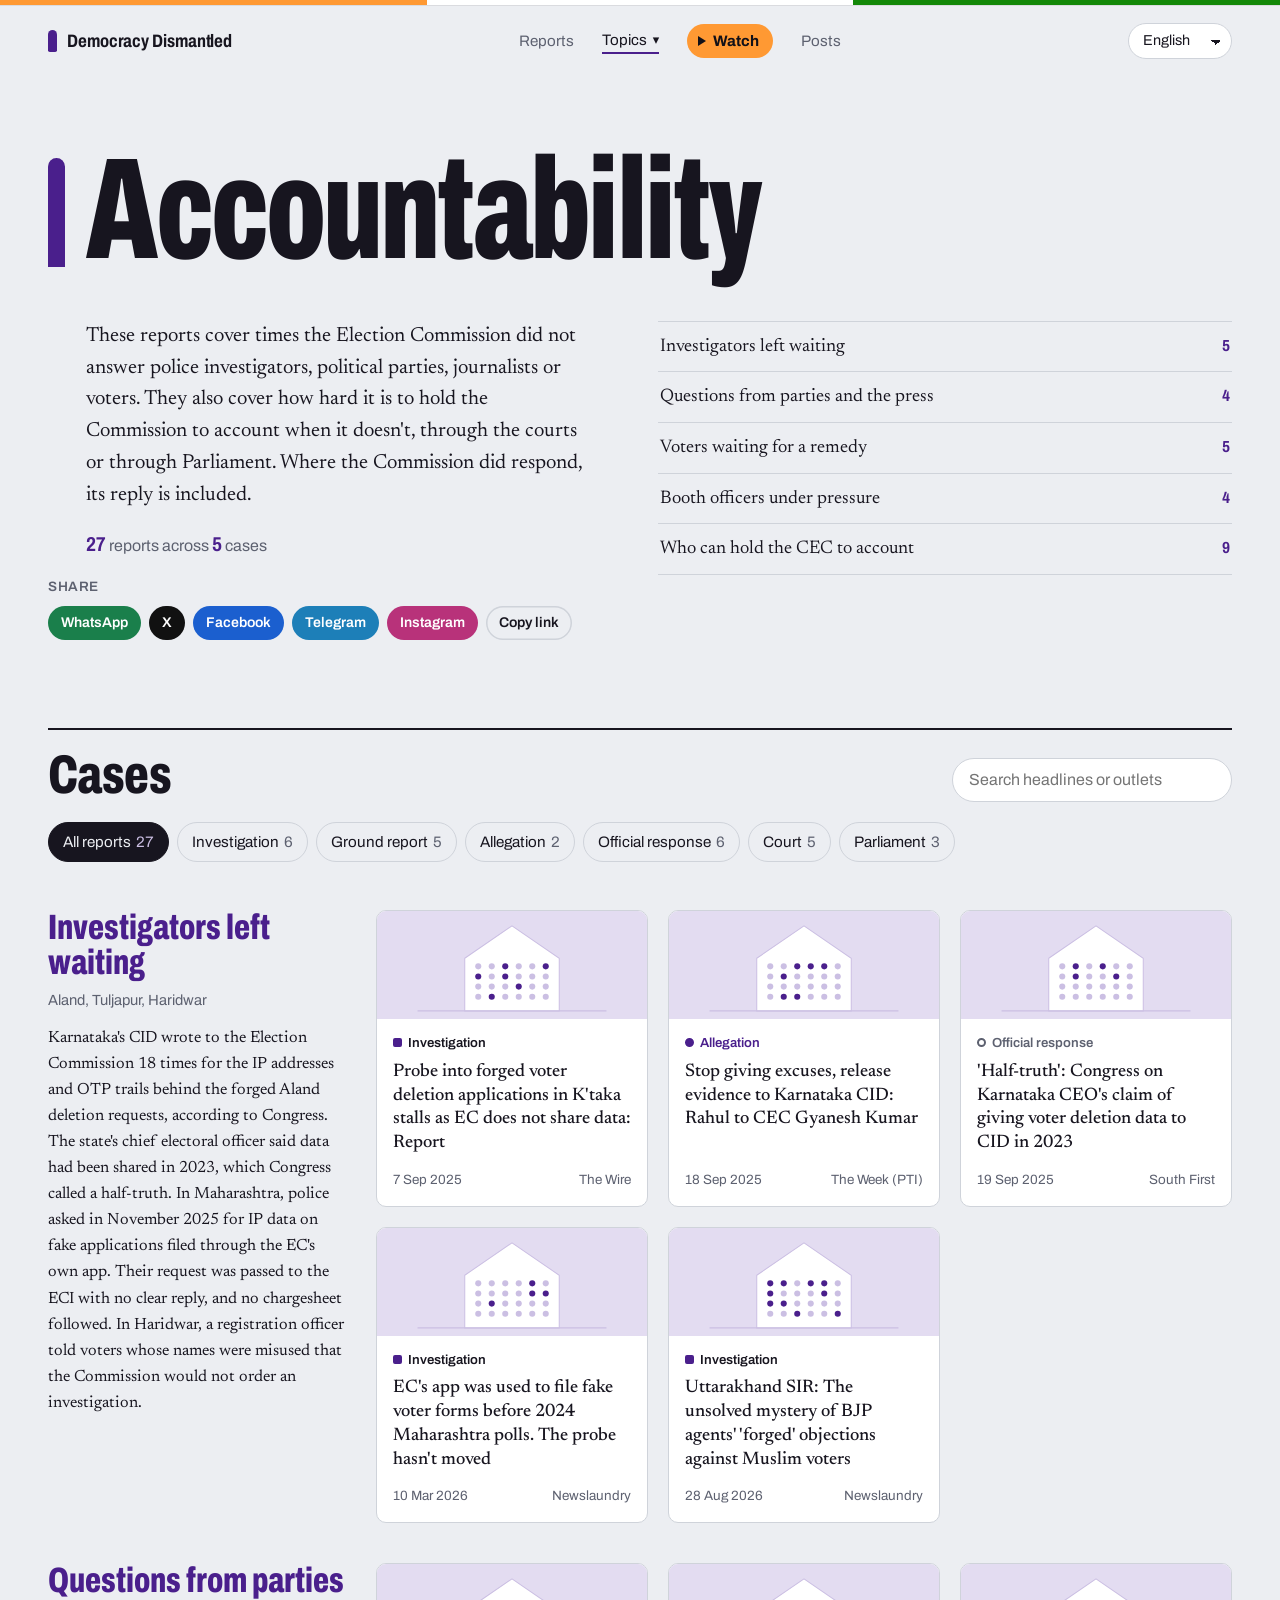
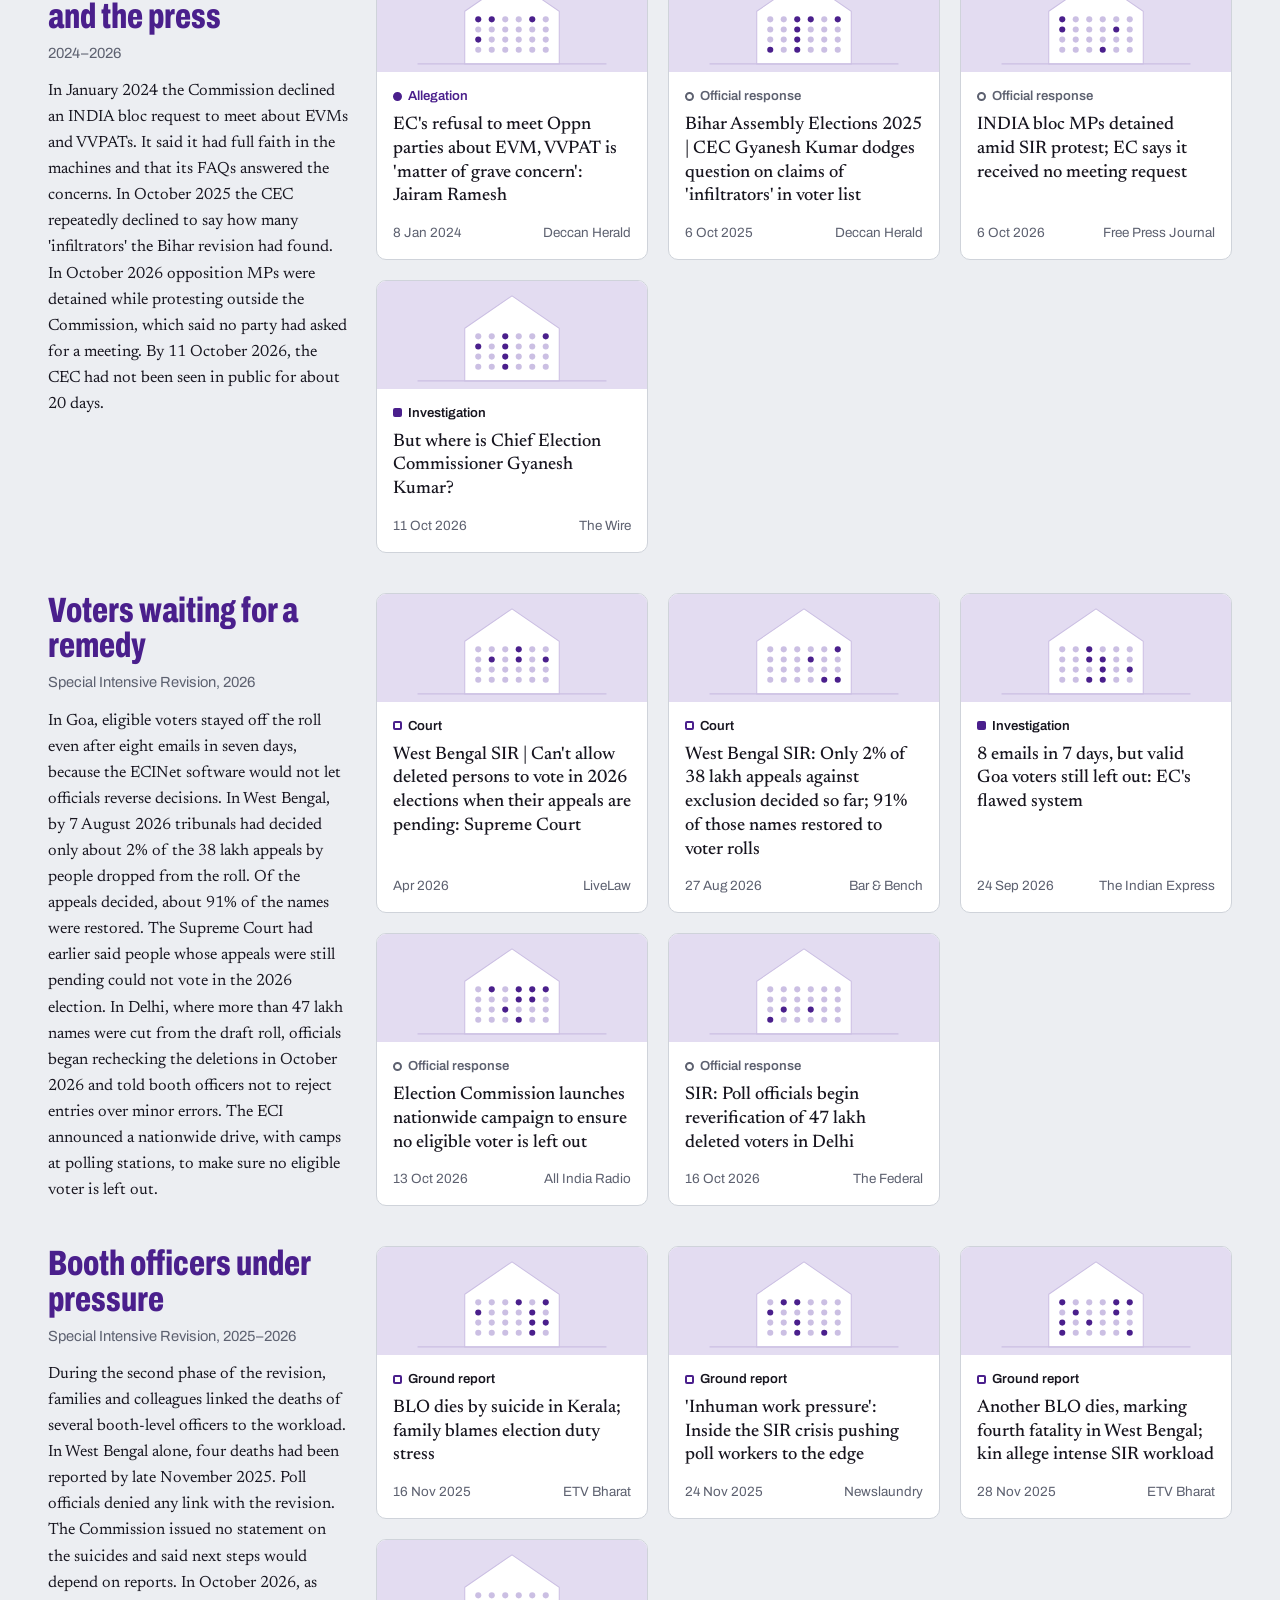
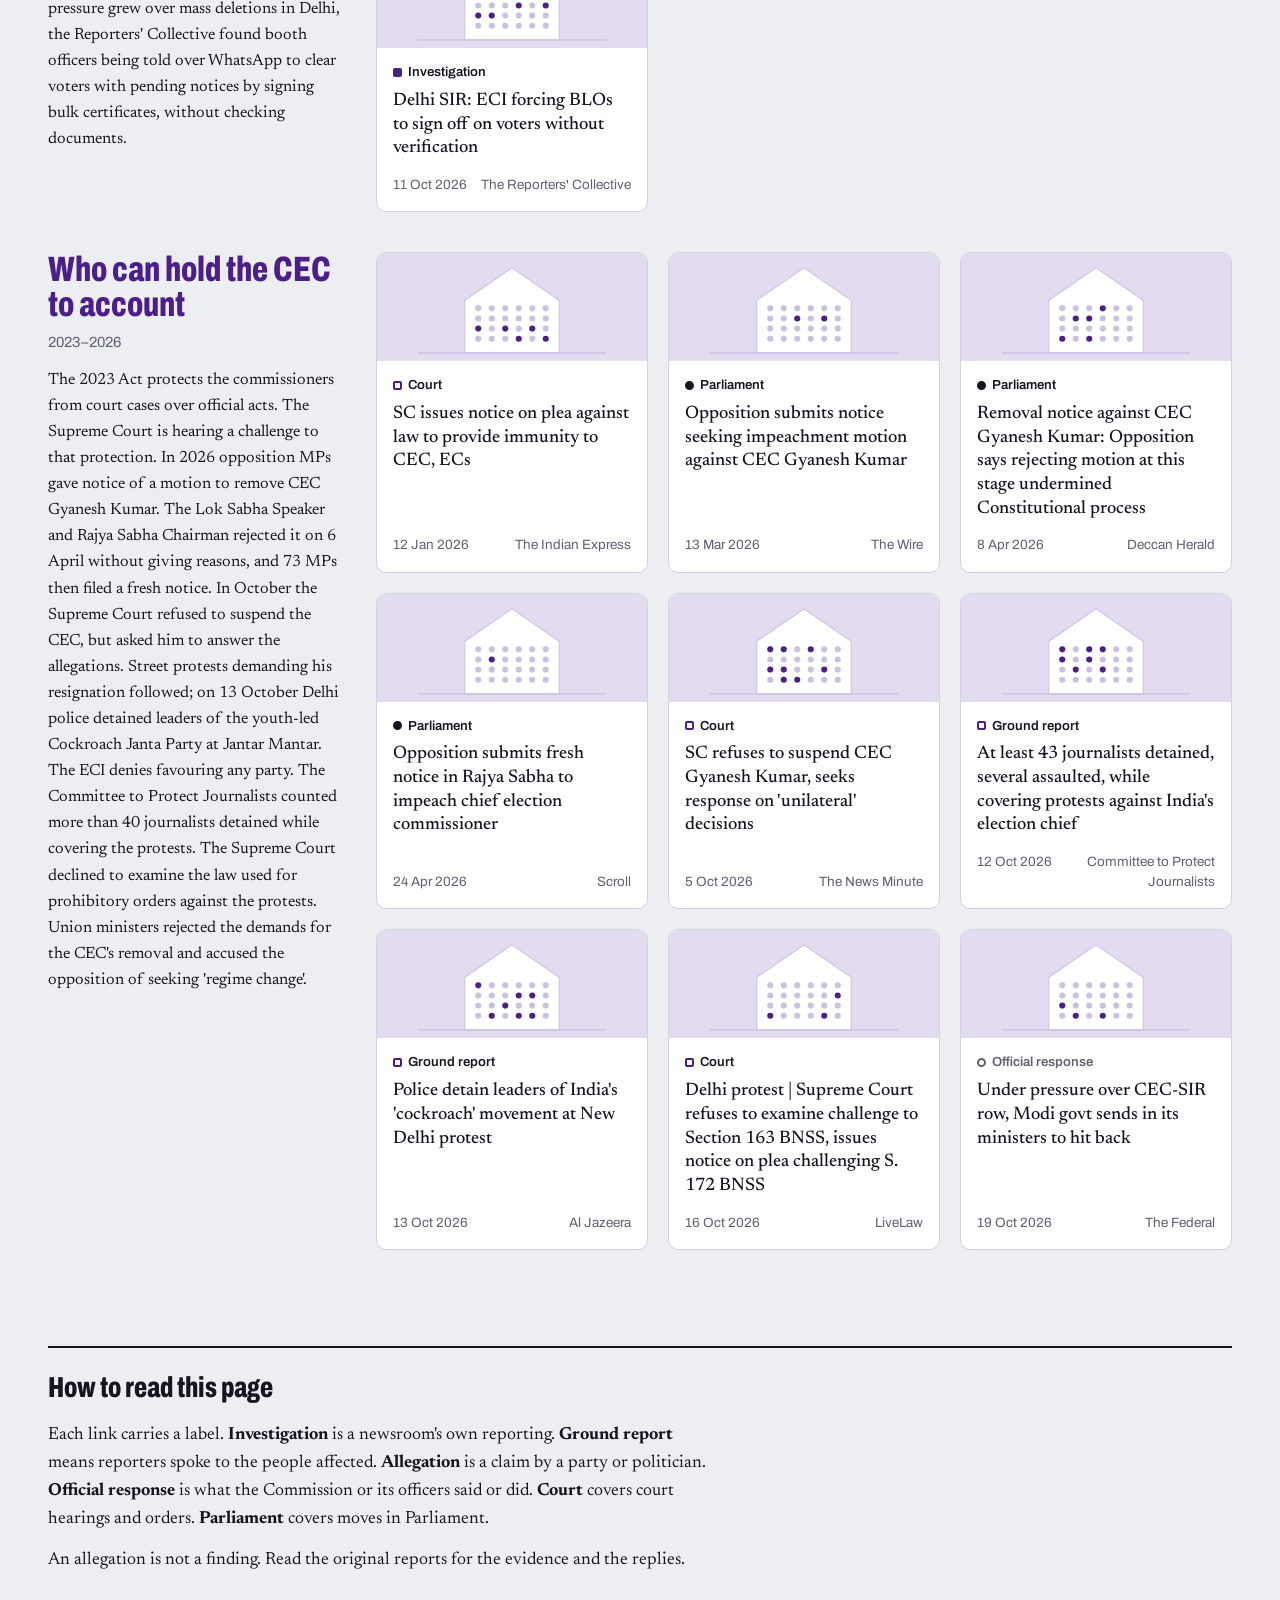
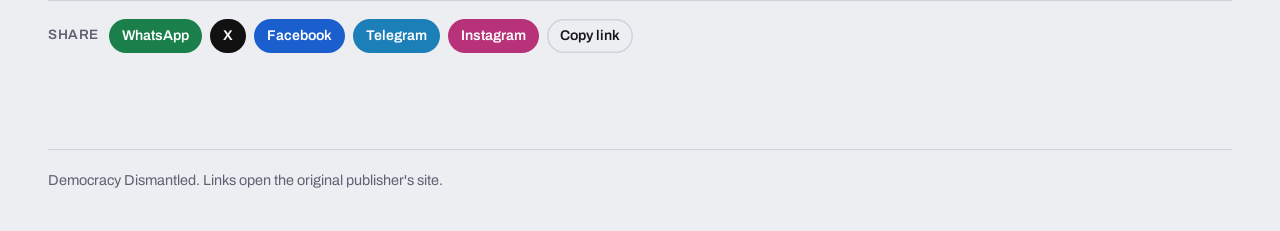
==== commit e9148e60: "Add share bar to every page WhatsApp, X, Facebook, Telegram, Instagram and Copy link, shown under th" ====
--- a/accountability.html
+++ b/accountability.html
@@ -89,5 +89,6 @@
   <script src="js/menu.js"></script>
   <script src="js/videos-data.js"></script>
   <script src="js/watch.js"></script>
+  <script src="js/share.js"></script>
 </body>
 </html>
--- a/css/styles.css
+++ b/css/styles.css
@@ -400,15 +400,15 @@
 /* ---------- Watch button and video overlay ---------- */
 .nav-watch {
   display: inline-flex; align-items: center; gap: 7px; cursor: pointer;
-  font: inherit; font-size: .95rem; font-weight: 600; color: #fff;
-  background: var(--violet); border: 0; border-radius: 999px; padding: 6px 14px 6px 11px;
+  font: inherit; font-size: .95rem; font-weight: 700; color: #111018;
+  background: #FF9933; border: 0; border-radius: 999px; padding: 6px 14px 6px 11px;
 }
 .nav-watch::before { content: ""; width: 0; height: 0; border-style: solid; border-width: 5px 0 5px 8px; border-color: transparent transparent transparent currentColor; }
-.nav-watch:hover { filter: brightness(1.12); }
+.nav-watch:hover { background: #ffad5c; }
 .nav-watch:focus-visible { outline: 2px solid var(--focus); outline-offset: 3px; }
-@media (prefers-color-scheme: dark) { :root:not([data-theme="light"]) .nav-watch { color: #14121a; } }
-:root[data-theme="dark"] .nav-watch { color: #14121a; }
-.home .nav-watch { background: #0b1446; color: #fff; }
+/* The home page header is already saffron, so the button turns navy there. */
+.home .nav-watch { background: #0b1446; color: #ffffff; }
+.home .nav-watch:hover { background: #1a2a6e; }
 
 dialog.watch {
   width: min(1180px, calc(100vw - 24px)); max-width: none; max-height: calc(100dvh - 24px);
@@ -456,3 +456,33 @@
   .watch-tabs { order: 3; width: 100%; }
   .watch-close { margin-inline-start: auto; }
 }
+
+/* ---------- Share bar ---------- */
+.share { display: flex; flex-wrap: wrap; align-items: center; gap: 8px 10px; margin-top: 18px; }
+.share-label { font-size: .85rem; font-weight: 600; letter-spacing: .04em; text-transform: uppercase; color: var(--muted); }
+.share ul { list-style: none; margin: 0; padding: 0; display: flex; flex-wrap: wrap; gap: 8px; }
+.share-btn {
+  display: inline-flex; align-items: center; min-height: 34px; padding: 0 13px; border-radius: 999px;
+  font: inherit; font-size: .88rem; font-weight: 600; text-decoration: none; cursor: pointer;
+  color: #fff; border: 0; transition: filter .15s, transform .15s;
+}
+.share-btn:hover { filter: brightness(1.12); transform: translateY(-1px); }
+.share-btn:focus-visible { outline: 2px solid var(--focus); outline-offset: 2px; }
+.share-whatsapp { background: #1a7f4b; }
+.share-x { background: #111111; }
+.share-facebook { background: #1b5fcf; }
+.share-telegram { background: #1d7fb8; }
+.share-instagram { background: #b8327a; }
+.share-copy { background: transparent; color: var(--ink); box-shadow: inset 0 0 0 1.5px var(--rule); }
+@media (prefers-color-scheme: dark) { :root:not([data-theme="light"]) .share-x { background: #2c2c2c; box-shadow: inset 0 0 0 1px #555; } }
+:root[data-theme="dark"] .share-x { background: #2c2c2c; box-shadow: inset 0 0 0 1px #555; }
+.about .share { margin-top: 26px; padding-top: 18px; border-top: 1px solid var(--rule); }
+.home .share-label { color: #0b1446; opacity: .8; }
+.home .share-copy { color: #0b1446; box-shadow: inset 0 0 0 1.5px rgba(11, 20, 70, .45); }
+.share-toast {
+  position: fixed; left: 50%; bottom: 24px; transform: translate(-50%, 20px); opacity: 0; pointer-events: none;
+  max-width: min(92vw, 420px); padding: 11px 16px; border-radius: 10px; z-index: 60;
+  background: #111018; color: #ecebf2; font-size: .92rem; box-shadow: 0 10px 30px -10px rgba(0,0,0,.5);
+  transition: opacity .2s, transform .2s;
+}
+.share-toast.show { opacity: 1; transform: translate(-50%, 0); }
